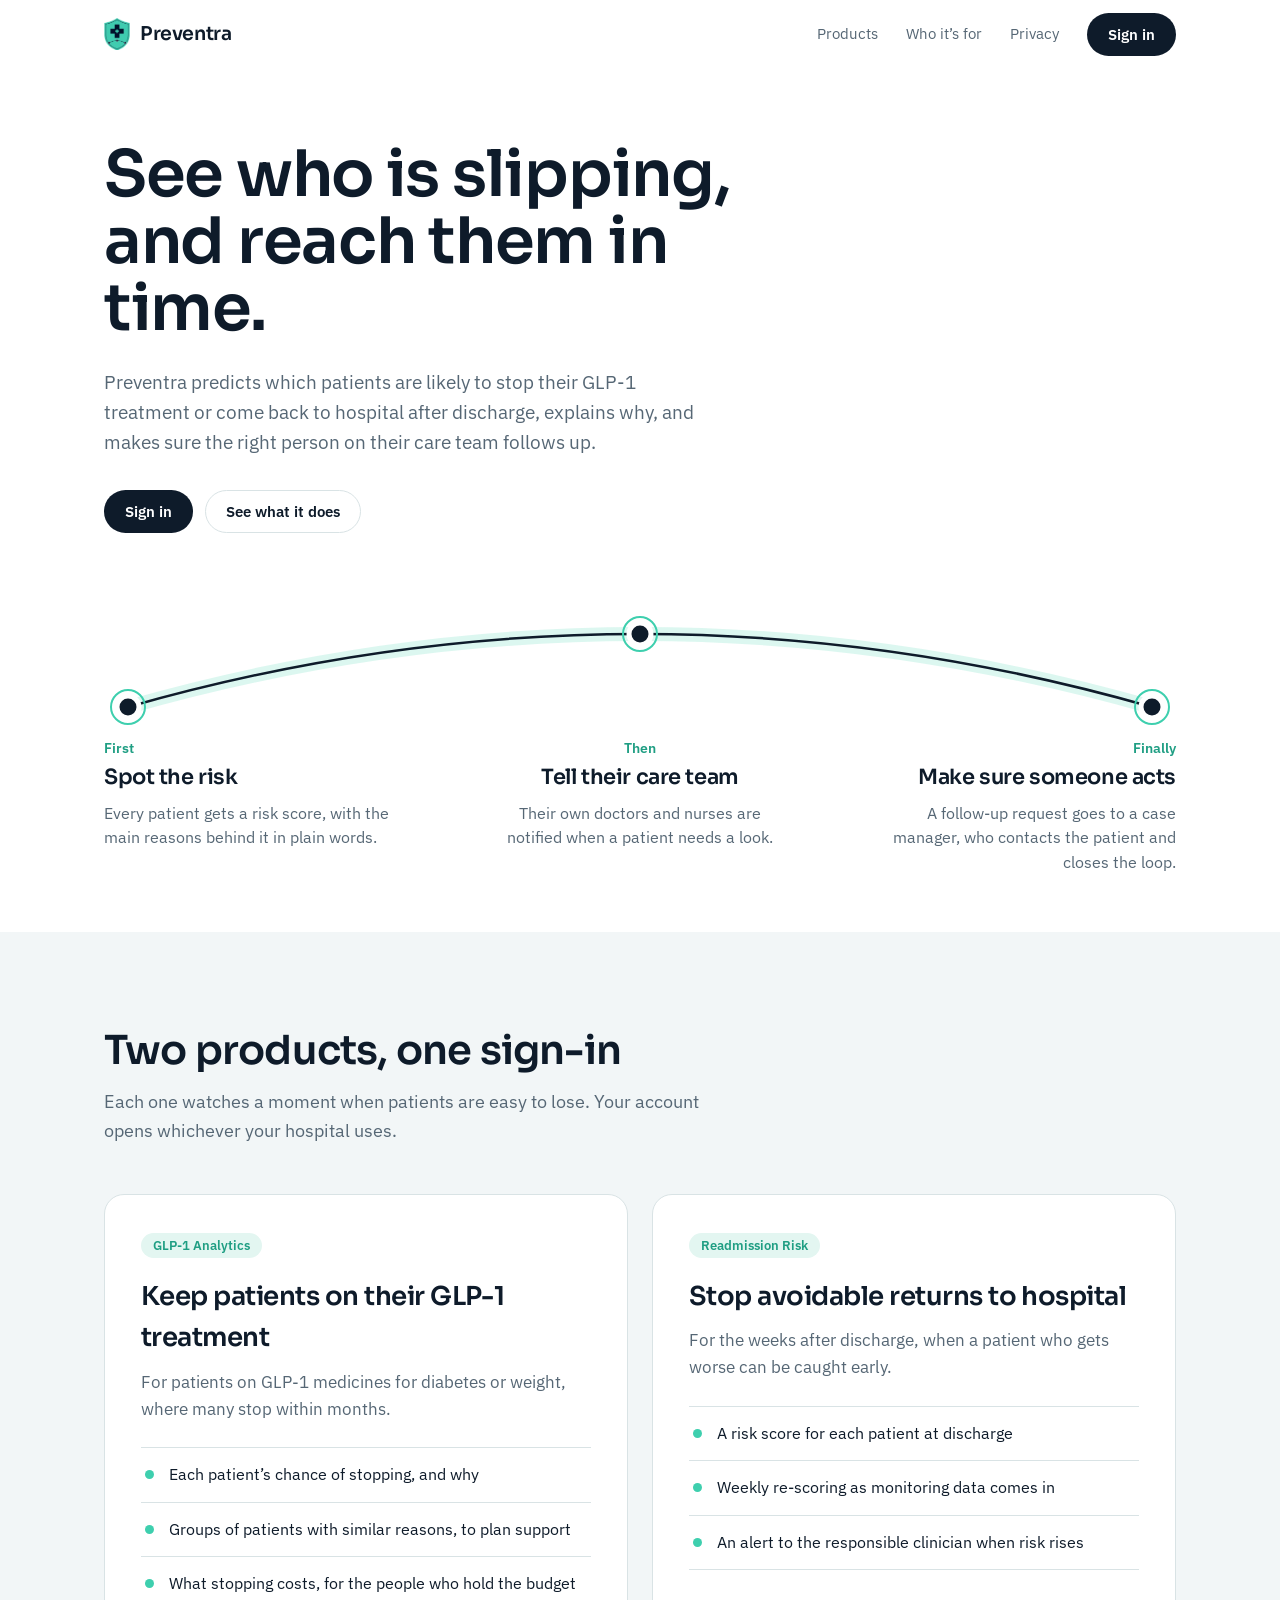
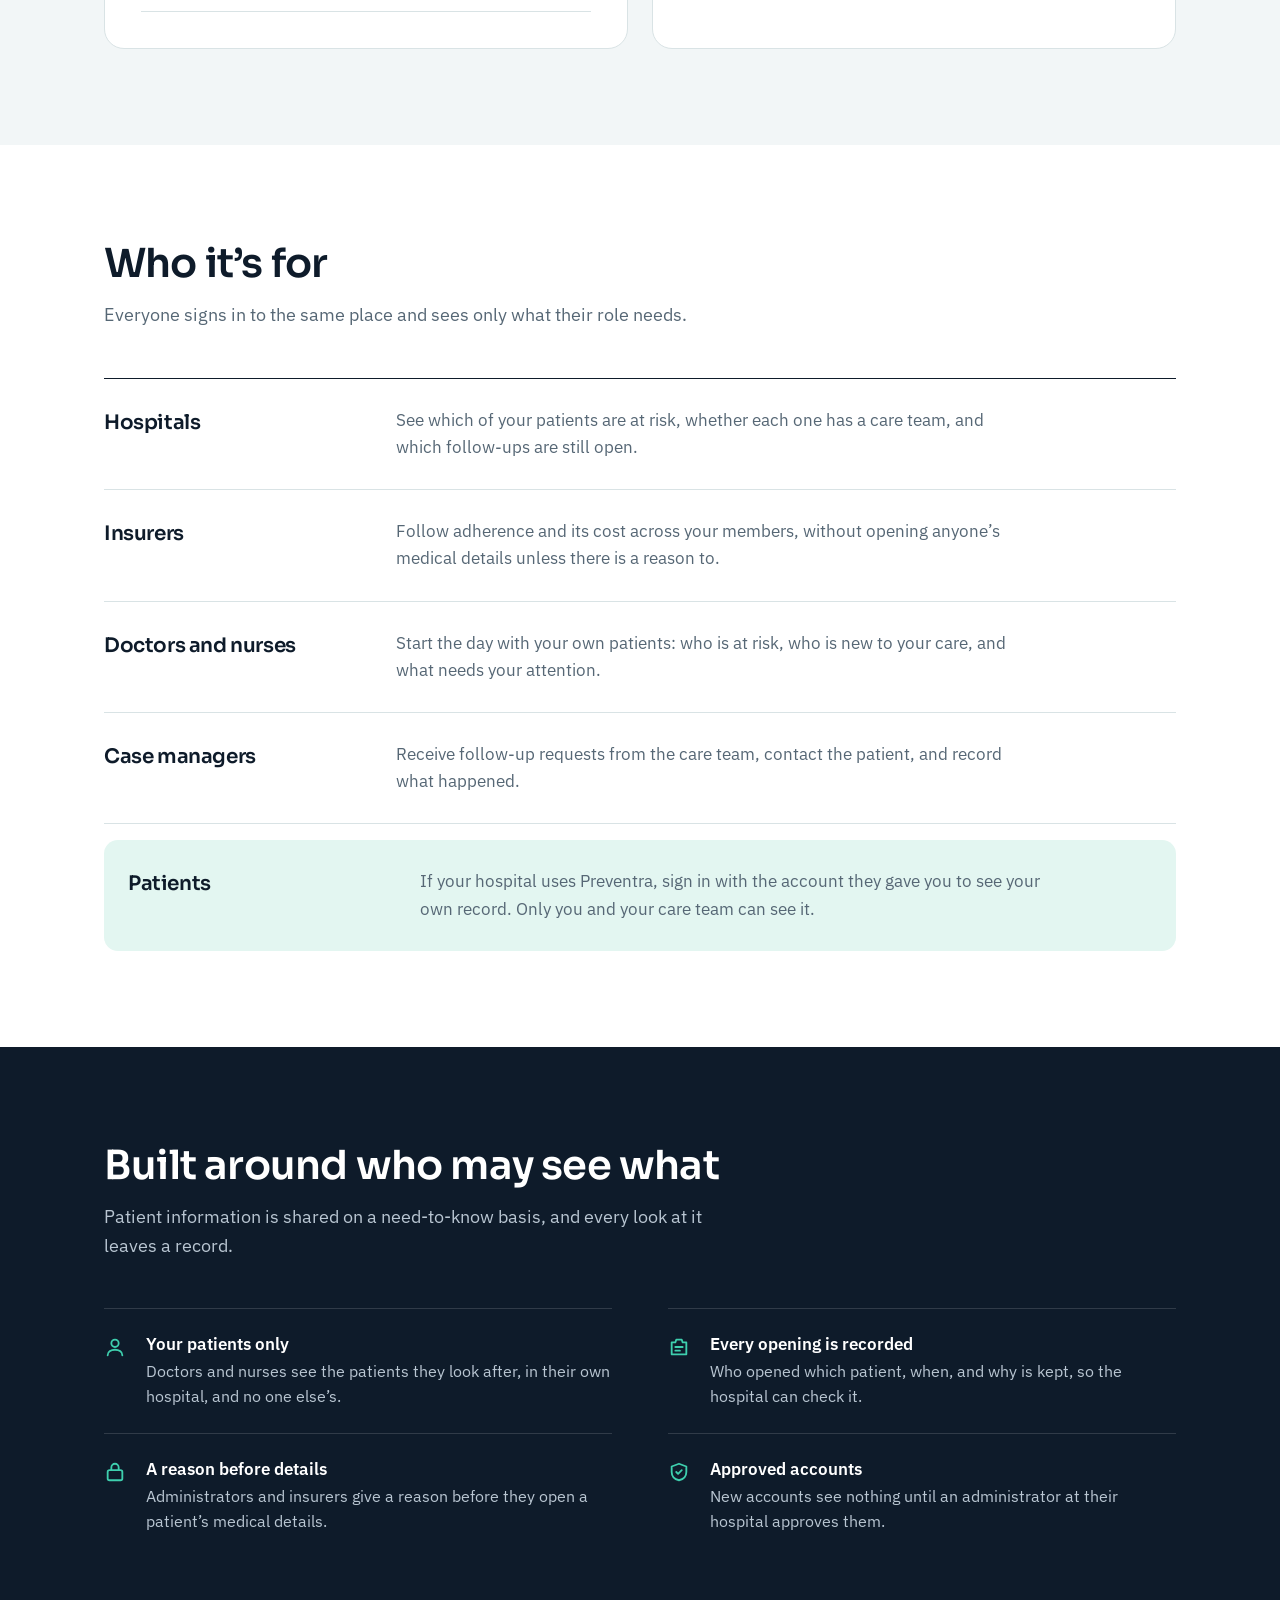
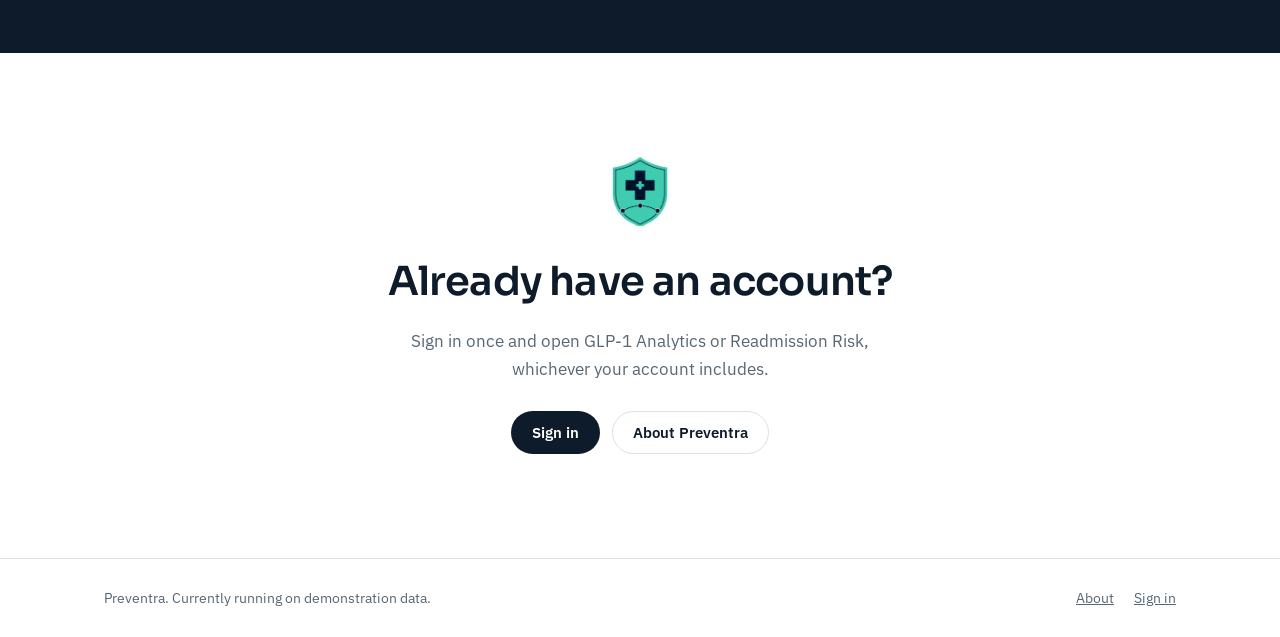
==== Portal/index.html @ fb0606cf "landing page" ====
<!doctype html>
<html lang="en">
<head>
  <meta charset="utf-8">
  <meta name="viewport" content="width=device-width, initial-scale=1">
  <title>Preventra · See who is slipping, and reach them in time</title>
  <meta name="description" content="Preventra predicts which patients are likely to stop GLP-1 treatment or return to hospital after discharge, explains why, and routes each one to the right person on their care team.">
  <link rel="icon" type="image/png" href="logo.png">

  <!--
    The public front door of Preventra. The sign-in page itself is signin.html
    and is unchanged; this page only sends three kinds of visitor straight on
    to it, before anything is drawn:

      #signout=1&chain=...   an app's Sign out relay - both apps send people
                             to this address, so the relay must keep working
      #token=...             a token handed over for testing
      a live portal session  someone already signed in in this tab: their
                             app tiles, not the front page

    The hash is passed on untouched, so signin.html does exactly what it did
    when it lived at this address.
  -->
  <script>
    (function () {
      var hash = window.location.hash || '';
      var forward = /(^|[#&])(signout|token)=/.test(hash);
      if (!forward) {
        try {
          var t = sessionStorage.getItem('portal_token');
          if (t) {
            var part = t.split('.')[1].replace(/-/g, '+').replace(/_/g, '/');
            var claims = JSON.parse(atob(part));
            forward = !!claims.exp && claims.exp * 1000 > Date.now();
          }
        } catch (e) { /* no session, or storage blocked: show the page */ }
      }
      if (forward) window.location.replace('signin.html' + hash);
    })();
  </script>

  <link rel="preconnect" href="https://fonts.googleapis.com">
  <link rel="preconnect" href="https://fonts.gstatic.com" crossorigin>
  <link href="https://fonts.googleapis.com/css2?family=Sora:wght@500;600;700&family=IBM+Plex+Sans:wght@400;500;600&display=swap" rel="stylesheet">

  <style>
    /* Light only, like the sign-in page: the logo is teal and navy on white. */
    :root {
      --teal: #3ecfae;        /* the shield, from the logo */
      --teal-deep: #1f9e83;   /* teal that reads as text on white */
      --teal-wash: #e3f6f1;
      --navy: #0e1b2a;        /* the cross */
      --navy-soft: #1d3046;
      --mist: #f2f6f7;
      --line: #d9e3e5;
      --muted: #566775;
      --white: #ffffff;
      --display: "Sora", system-ui, sans-serif;
      --body: "IBM Plex Sans", system-ui, -apple-system, "Segoe UI", sans-serif;
      --wrap: 1120px;
    }
    * { box-sizing: border-box; }
    html { scroll-behavior: smooth; }
    body {
      margin: 0;
      background: var(--white);
      color: var(--navy);
      font: 17px/1.6 var(--body);
      -webkit-font-smoothing: antialiased;
    }
    img { display: block; max-width: 100%; }
    a { color: inherit; }
    :focus-visible { outline: 3px solid var(--teal); outline-offset: 3px; border-radius: 6px; }
    .wrap { max-width: var(--wrap); margin: 0 auto; padding: 0 24px; }
    h1, h2, h3 { font-family: var(--display); letter-spacing: -0.02em; margin: 0; }
    p { margin: 0; }

    /* ── Top bar ─────────────────────────────────────────── */
    .bar {
      position: sticky; top: 0; z-index: 10;
      background: rgba(255, 255, 255, .92);
      backdrop-filter: saturate(1.4) blur(10px);
      border-bottom: 1px solid transparent;
      transition: border-color .2s;
    }
    .bar.scrolled { border-bottom-color: var(--line); }
    .bar .wrap { display: flex; align-items: center; justify-content: space-between; height: 68px; }
    .brand { display: flex; align-items: center; gap: 10px; text-decoration: none; }
    .brand img { width: 26px; height: auto; }
    .brand span { font: 600 19px var(--display); letter-spacing: -0.02em; }
    .bar nav { display: flex; align-items: center; gap: 28px; font-size: 15px; }
    .bar nav a.plain { text-decoration: none; color: var(--muted); }
    .bar nav a.plain:hover { color: var(--navy); }

    .btn {
      display: inline-flex; align-items: center; justify-content: center;
      font: 600 15px var(--body); text-decoration: none;
      padding: 11px 20px; border-radius: 999px; border: 1.5px solid transparent;
      transition: background .15s, border-color .15s, color .15s;
    }
    .btn-dark { background: var(--navy); color: var(--white); }
    .btn-dark:hover { background: var(--navy-soft); }
    .btn-line { border-color: var(--line); color: var(--navy); }
    .btn-line:hover { border-color: var(--navy); }

    /* ── Hero ────────────────────────────────────────────── */
    .hero { padding: 72px 0 40px; }
    .hero h1 {
      font-size: clamp(38px, 5.6vw, 64px); line-height: 1.05; font-weight: 600;
      max-width: 15ch;
    }
    .hero .lede { margin-top: 24px; font-size: 19px; color: var(--muted); max-width: 54ch; }
    .hero .actions { margin-top: 32px; display: flex; flex-wrap: wrap; gap: 12px; }

    /* The arc from the logo, as the journey Preventra actually runs. */
    .path { margin-top: 56px; position: relative; }
    .path svg { width: 100%; height: auto; overflow: visible; }
    .path .arc { fill: none; stroke: var(--navy); stroke-width: 2.5; stroke-linecap: round; }
    .path .arc-glow { fill: none; stroke: var(--teal); stroke-width: 14; stroke-linecap: round; opacity: .18; }
    .path .node { fill: var(--navy); stroke: var(--white); stroke-width: 5; }
    .path .node-ring { fill: none; stroke: var(--teal); stroke-width: 2; }
    .stops {
      display: grid; grid-template-columns: repeat(3, 1fr); gap: 32px;
      margin-top: -8px; list-style: none; padding: 0;
    }
    .stops li:nth-child(1) { text-align: left; }
    .stops li:nth-child(2) { text-align: center; }
    .stops li:nth-child(3) { text-align: right; }
    .stops .when { font: 600 14px var(--body); color: var(--teal-deep); }
    .stops h3 { font-size: 21px; font-weight: 600; margin-top: 4px; }
    .stops p { color: var(--muted); font-size: 15.5px; margin-top: 6px; }
    .stops li:nth-child(2) p { margin-left: auto; margin-right: auto; }
    .stops li:nth-child(3) p { margin-left: auto; }
    .stops p { max-width: 30ch; }

    @media (prefers-reduced-motion: no-preference) {
      .path .arc { stroke-dasharray: 1400; stroke-dashoffset: 1400; animation: draw 1.6s .2s cubic-bezier(.6,.1,.2,1) forwards; }
      .path .node, .path .node-ring { opacity: 0; transform-box: fill-box; transform-origin: center; animation: pop .5s forwards; }
      .path .n1 { animation-delay: .35s; } .path .n2 { animation-delay: .9s; } .path .n3 { animation-delay: 1.45s; }
      @keyframes draw { to { stroke-dashoffset: 0; } }
      @keyframes pop { from { opacity: 0; transform: scale(.4); } to { opacity: 1; transform: scale(1); } }
    }

    /* ── Sections ────────────────────────────────────────── */
    section { padding: 96px 0; }
    .section-head { max-width: 640px; margin-bottom: 48px; }
    .section-head h2 { font-size: clamp(28px, 3.4vw, 40px); line-height: 1.15; font-weight: 600; }
    .section-head p { margin-top: 14px; color: var(--muted); font-size: 18px; }

    /* Two products, side by side, each with what it watches. */
    .products { background: var(--mist); }
    .product-grid { display: grid; grid-template-columns: 1fr 1fr; gap: 24px; }
    .product {
      background: var(--white); border-radius: 20px; padding: 36px;
      border: 1px solid var(--line);
    }
    .product .tag {
      display: inline-block; font: 600 13px var(--body); color: var(--teal-deep);
      background: var(--teal-wash); padding: 4px 12px; border-radius: 999px;
    }
    .product h3 { font-size: 26px; font-weight: 600; margin-top: 18px; }
    .product > p { color: var(--muted); margin-top: 10px; }
    .product ul { margin: 24px 0 0; padding: 0; list-style: none; border-top: 1px solid var(--line); }
    .product li { padding: 14px 0 14px 28px; border-bottom: 1px solid var(--line); position: relative; font-size: 16px; }
    .product li::before {
      content: ""; position: absolute; left: 4px; top: 22px; width: 9px; height: 9px;
      border-radius: 50%; background: var(--teal);
    }

    /* Who it is for: a plain list, one row per person. */
    .people { display: grid; grid-template-columns: 1fr; border-top: 1.5px solid var(--navy); }
    .person {
      display: grid; grid-template-columns: 260px 1fr; gap: 32px;
      padding: 28px 0; border-bottom: 1px solid var(--line);
    }
    .person h3 { font-size: 20px; font-weight: 600; }
    .person p { color: var(--muted); max-width: 62ch; }
    /* Patients did not choose Preventra; their row says so gently, set apart. */
    .person.patient { background: var(--teal-wash); border: 0; border-radius: 14px; padding: 28px 24px; margin-top: 16px; }

    /* Privacy, on navy: the part a hospital asks about first. */
    .trust { background: var(--navy); color: var(--white); }
    .trust .section-head p { color: #b9c6d2; }
    .rules { display: grid; grid-template-columns: repeat(2, 1fr); gap: 0 56px; }
    .rule { padding: 24px 0; border-top: 1px solid rgba(255,255,255,.14); display: grid; grid-template-columns: 28px 1fr; gap: 14px; }
    .rule svg { margin-top: 3px; }
    .rule h3 { font: 600 17px var(--body); letter-spacing: 0; }
    .rule p { color: #b9c6d2; font-size: 15.5px; margin-top: 4px; }

    /* Closing */
    .close { text-align: center; padding: 104px 0; }
    .close img { width: 56px; margin: 0 auto 24px; }
    .close h2 { font-size: clamp(28px, 3.4vw, 40px); font-weight: 600; }
    .close p { color: var(--muted); margin: 14px auto 0; max-width: 48ch; }
    .close .actions { margin-top: 28px; display: flex; justify-content: center; flex-wrap: wrap; gap: 12px; }

    footer { border-top: 1px solid var(--line); padding: 28px 0; font-size: 14px; color: var(--muted); }
    footer .wrap { display: flex; flex-wrap: wrap; justify-content: space-between; gap: 12px; }
    footer a { color: var(--muted); }
    footer a:hover { color: var(--navy); }
    footer nav { display: flex; gap: 20px; }

    /* ── Small screens ───────────────────────────────────── */
    @media (max-width: 860px) {
      .product-grid, .rules { grid-template-columns: 1fr; }
      .person { grid-template-columns: 1fr; gap: 6px; }
    }
    @media (max-width: 680px) {
      body { font-size: 16px; }
      .bar nav a.plain { display: none; }
      .hero { padding-top: 48px; }
      .path svg { display: none; }
      .stops { grid-template-columns: 1fr; gap: 0; margin-top: 40px; border-left: 2px solid var(--navy); padding-left: 24px; }
      .stops li, .stops li:nth-child(2), .stops li:nth-child(3) { text-align: left; position: relative; padding: 0 0 28px; }
      .stops li::before {
        content: ""; position: absolute; left: -33px; top: 2px; width: 16px; height: 16px; border-radius: 50%;
        background: var(--navy); box-shadow: 0 0 0 4px var(--white), 0 0 0 6px var(--teal);
      }
      .stops li p, .stops li:nth-child(2) p, .stops li:nth-child(3) p { margin-left: 0; }
      section { padding: 72px 0; }
      .product { padding: 28px 24px; }
    }
  </style>
</head>
<body>
  <header class="bar" id="bar">
    <div class="wrap">
      <a class="brand" href="./" aria-label="Preventra home">
        <img src="mark.png" alt="" width="26" height="32">
        <span>Preventra</span>
      </a>
      <nav aria-label="Main">
        <a class="plain" href="#products">Products</a>
        <a class="plain" href="#who">Who it’s for</a>
        <a class="plain" href="#privacy">Privacy</a>
        <a class="btn btn-dark" href="signin.html">Sign in</a>
      </nav>
    </div>
  </header>

  <main>
    <div class="hero">
      <div class="wrap">
        <h1>See who is slipping, and reach them in time.</h1>
        <p class="lede">
          Preventra predicts which patients are likely to stop their GLP-1 treatment or come back
          to hospital after discharge, explains why, and makes sure the right person on their care
          team follows up.
        </p>
        <div class="actions">
          <a class="btn btn-dark" href="signin.html">Sign in</a>
          <a class="btn btn-line" href="#products">See what it does</a>
        </div>

        <div class="path" aria-label="How Preventra works, in three steps">
          <svg viewBox="0 0 1072 150" role="presentation" aria-hidden="true">
            <path class="arc-glow" d="M 24 118 Q 536 -28 1048 118" />
            <path class="arc" d="M 24 118 Q 536 -28 1048 118" />
            <circle class="node-ring n1" cx="24" cy="118" r="17" />
            <circle class="node n1" cx="24" cy="118" r="11" />
            <circle class="node-ring n2" cx="536" cy="45" r="17" />
            <circle class="node n2" cx="536" cy="45" r="11" />
            <circle class="node-ring n3" cx="1048" cy="118" r="17" />
            <circle class="node n3" cx="1048" cy="118" r="11" />
          </svg>
          <ol class="stops">
            <li>
              <div class="when">First</div>
              <h3>Spot the risk</h3>
              <p>Every patient gets a risk score, with the main reasons behind it in plain words.</p>
            </li>
            <li>
              <div class="when">Then</div>
              <h3>Tell their care team</h3>
              <p>Their own doctors and nurses are notified when a patient needs a look.</p>
            </li>
            <li>
              <div class="when">Finally</div>
              <h3>Make sure someone acts</h3>
              <p>A follow-up request goes to a case manager, who contacts the patient and closes the loop.</p>
            </li>
          </ol>
        </div>
      </div>
    </div>

    <section class="products" id="products">
      <div class="wrap">
        <div class="section-head">
          <h2>Two products, one sign-in</h2>
          <p>Each one watches a moment when patients are easy to lose. Your account opens whichever your hospital uses.</p>
        </div>
        <div class="product-grid">
          <article class="product">
            <span class="tag">GLP-1 Analytics</span>
            <h3>Keep patients on their GLP-1 treatment</h3>
            <p>For patients on GLP-1 medicines for diabetes or weight, where many stop within months.</p>
            <ul>
              <li>Each patient’s chance of stopping, and why</li>
              <li>Groups of patients with similar reasons, to plan support</li>
              <li>What stopping costs, for the people who hold the budget</li>
            </ul>
          </article>
          <article class="product">
            <span class="tag">Readmission Risk</span>
            <h3>Stop avoidable returns to hospital</h3>
            <p>For the weeks after discharge, when a patient who gets worse can be caught early.</p>
            <ul>
              <li>A risk score for each patient at discharge</li>
              <li>Weekly re-scoring as monitoring data comes in</li>
              <li>An alert to the responsible clinician when risk rises</li>
            </ul>
          </article>
        </div>
      </div>
    </section>

    <section id="who">
      <div class="wrap">
        <div class="section-head">
          <h2>Who it’s for</h2>
          <p>Everyone signs in to the same place and sees only what their role needs.</p>
        </div>
        <div class="people">
          <div class="person">
            <h3>Hospitals</h3>
            <p>See which of your patients are at risk, whether each one has a care team, and which follow-ups are still open.</p>
          </div>
          <div class="person">
            <h3>Insurers</h3>
            <p>Follow adherence and its cost across your members, without opening anyone’s medical details unless there is a reason to.</p>
          </div>
          <div class="person">
            <h3>Doctors and nurses</h3>
            <p>Start the day with your own patients: who is at risk, who is new to your care, and what needs your attention.</p>
          </div>
          <div class="person">
            <h3>Case managers</h3>
            <p>Receive follow-up requests from the care team, contact the patient, and record what happened.</p>
          </div>
          <div class="person patient">
            <h3>Patients</h3>
            <p>If your hospital uses Preventra, sign in with the account they gave you to see your own record. Only you and your care team can see it.</p>
          </div>
        </div>
      </div>
    </section>

    <section class="trust" id="privacy">
      <div class="wrap">
        <div class="section-head">
          <h2>Built around who may see what</h2>
          <p>Patient information is shared on a need-to-know basis, and every look at it leaves a record.</p>
        </div>
        <div class="rules">
          <div class="rule">
            <svg width="22" height="22" viewBox="0 0 24 24" fill="none" stroke="#3ecfae" stroke-width="2" stroke-linecap="round" stroke-linejoin="round" aria-hidden="true"><circle cx="12" cy="8" r="4"/><path d="M4 21c0-4 4-6 8-6s8 2 8 6"/></svg>
            <div><h3>Your patients only</h3><p>Doctors and nurses see the patients they look after, in their own hospital, and no one else’s.</p></div>
          </div>
          <div class="rule">
            <svg width="22" height="22" viewBox="0 0 24 24" fill="none" stroke="#3ecfae" stroke-width="2" stroke-linecap="round" stroke-linejoin="round" aria-hidden="true"><path d="M9 4h6l1 3h4v13H4V7h4z"/><path d="M8 12h8M8 16h5"/></svg>
            <div><h3>Every opening is recorded</h3><p>Who opened which patient, when, and why is kept, so the hospital can check it.</p></div>
          </div>
          <div class="rule">
            <svg width="22" height="22" viewBox="0 0 24 24" fill="none" stroke="#3ecfae" stroke-width="2" stroke-linecap="round" stroke-linejoin="round" aria-hidden="true"><rect x="4" y="10" width="16" height="11" rx="2"/><path d="M8 10V7a4 4 0 0 1 8 0v3"/></svg>
            <div><h3>A reason before details</h3><p>Administrators and insurers give a reason before they open a patient’s medical details.</p></div>
          </div>
          <div class="rule">
            <svg width="22" height="22" viewBox="0 0 24 24" fill="none" stroke="#3ecfae" stroke-width="2" stroke-linecap="round" stroke-linejoin="round" aria-hidden="true"><path d="M12 3l8 3v6c0 5-3.5 8-8 9-4.5-1-8-4-8-9V6z"/><path d="M9 12l2 2 4-4"/></svg>
            <div><h3>Approved accounts</h3><p>New accounts see nothing until an administrator at their hospital approves them.</p></div>
          </div>
        </div>
      </div>
    </section>

    <div class="close">
      <div class="wrap">
        <img src="mark.png" alt="" width="56" height="69">
        <h2>Already have an account?</h2>
        <p>Sign in once and open GLP-1 Analytics or Readmission Risk, whichever your account includes.</p>
        <div class="actions">
          <a class="btn btn-dark" href="signin.html">Sign in</a>
          <a class="btn btn-line" href="about.html">About Preventra</a>
        </div>
      </div>
    </div>
  </main>

  <footer>
    <div class="wrap">
      <span>Preventra. Currently running on demonstration data.</span>
      <nav aria-label="Footer">
        <a href="about.html">About</a>
        <a href="signin.html">Sign in</a>
      </nav>
    </div>
  </footer>

  <script>
    // A hairline under the top bar once the page has scrolled.
    var bar = document.getElementById('bar');
    var onScroll = function () { bar.classList.toggle('scrolled', window.scrollY > 8); };
    window.addEventListener('scroll', onScroll, { passive: true });
    onScroll();
  </script>
</body>
</html>
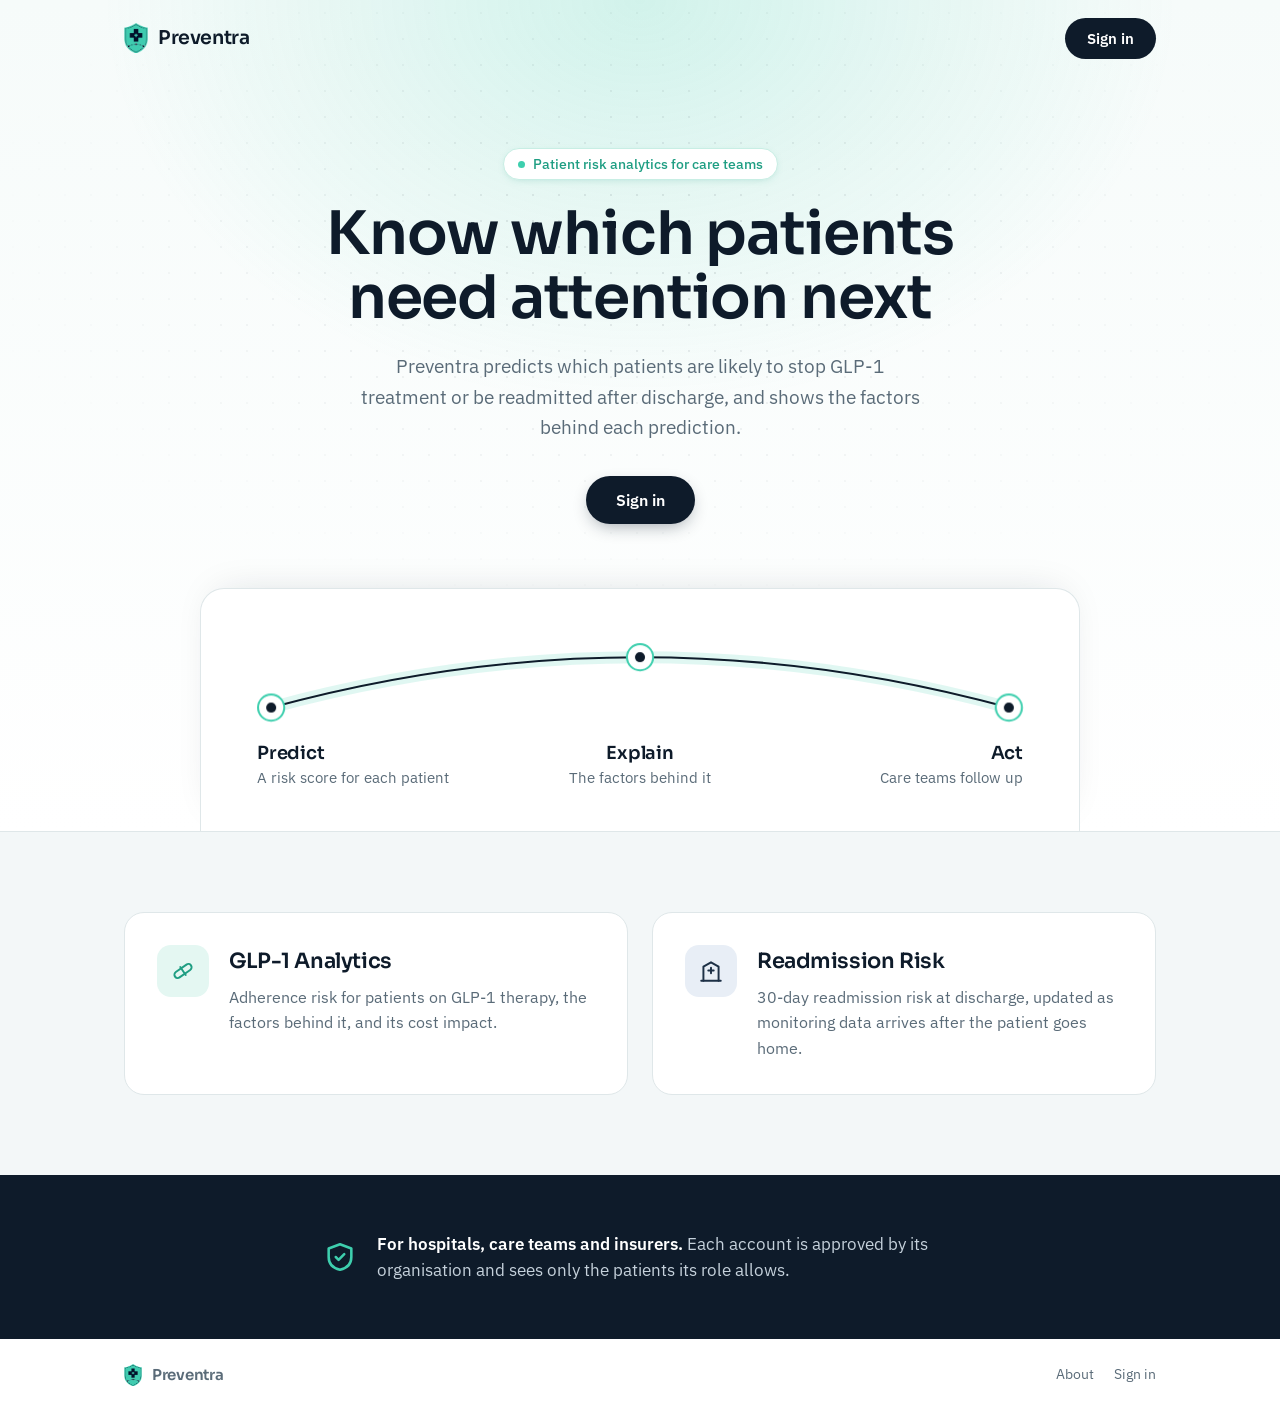
==== commit ff9e2288: "landing" ====
--- a/Portal/index.html
+++ b/Portal/index.html
@@ -3,8 +3,8 @@
 <head>
   <meta charset="utf-8">
   <meta name="viewport" content="width=device-width, initial-scale=1">
-  <title>Preventra · See who is slipping, and reach them in time</title>
-  <meta name="description" content="Preventra predicts which patients are likely to stop GLP-1 treatment or return to hospital after discharge, explains why, and routes each one to the right person on their care team.">
+  <title>Preventra · Patient risk analytics for care teams</title>
+  <meta name="description" content="Preventra predicts which patients are likely to stop GLP-1 treatment or be readmitted after discharge, and shows the factors behind each prediction.">
   <link rel="icon" type="image/png" href="logo.png">
 
   <!--
@@ -44,364 +44,208 @@
   <link href="https://fonts.googleapis.com/css2?family=Sora:wght@500;600;700&family=IBM+Plex+Sans:wght@400;500;600&display=swap" rel="stylesheet">
 
   <style>
-    /* Light only, like the sign-in page: the logo is teal and navy on white. */
     :root {
-      --teal: #3ecfae;        /* the shield, from the logo */
-      --teal-deep: #1f9e83;   /* teal that reads as text on white */
-      --teal-wash: #e3f6f1;
-      --navy: #0e1b2a;        /* the cross */
+      --teal: #3ecfae;
+      --teal-deep: #1f9e83;
+      --teal-wash: #e4f7f2;
+      --navy: #0e1b2a;
       --navy-soft: #1d3046;
-      --mist: #f2f6f7;
-      --line: #d9e3e5;
-      --muted: #566775;
+      --mist: #f3f7f8;
+      --line: #dfe7e9;
+      --muted: #5a6b78;
       --white: #ffffff;
       --display: "Sora", system-ui, sans-serif;
       --body: "IBM Plex Sans", system-ui, -apple-system, "Segoe UI", sans-serif;
-      --wrap: 1120px;
     }
     * { box-sizing: border-box; }
-    html { scroll-behavior: smooth; }
-    body {
-      margin: 0;
-      background: var(--white);
-      color: var(--navy);
-      font: 17px/1.6 var(--body);
-      -webkit-font-smoothing: antialiased;
-    }
-    img { display: block; max-width: 100%; }
+    body { margin: 0; background: var(--white); color: var(--navy); font: 17px/1.6 var(--body); -webkit-font-smoothing: antialiased; }
     a { color: inherit; }
     :focus-visible { outline: 3px solid var(--teal); outline-offset: 3px; border-radius: 6px; }
-    .wrap { max-width: var(--wrap); margin: 0 auto; padding: 0 24px; }
-    h1, h2, h3 { font-family: var(--display); letter-spacing: -0.02em; margin: 0; }
+    .wrap { max-width: 1080px; margin: 0 auto; padding: 0 24px; }
+    h1, h2, h3 { font-family: var(--display); letter-spacing: -0.02em; margin: 0; font-weight: 600; }
     p { margin: 0; }
 
-    /* ── Top bar ─────────────────────────────────────────── */
-    .bar {
-      position: sticky; top: 0; z-index: 10;
-      background: rgba(255, 255, 255, .92);
-      backdrop-filter: saturate(1.4) blur(10px);
-      border-bottom: 1px solid transparent;
-      transition: border-color .2s;
-    }
-    .bar.scrolled { border-bottom-color: var(--line); }
-    .bar .wrap { display: flex; align-items: center; justify-content: space-between; height: 68px; }
+    /* ── Top: a soft teal wash with the logo's dots, faint, behind the hero ── */
+    .top {
+      position: relative; overflow: hidden;
+      background:
+        radial-gradient(60% 70% at 50% 0%, rgba(62, 207, 174, .20), transparent 70%),
+        linear-gradient(180deg, #f6fbfa 0%, var(--white) 100%);
+    }
+    .top::before {
+      content: ""; position: absolute; inset: 0; pointer-events: none;
+      background-image: radial-gradient(rgba(14, 27, 42, .10) 1.2px, transparent 1.2px);
+      background-size: 26px 26px;
+      -webkit-mask-image: radial-gradient(70% 60% at 50% 30%, #000 0%, transparent 75%);
+              mask-image: radial-gradient(70% 60% at 50% 30%, #000 0%, transparent 75%);
+    }
+    .top > * { position: relative; }
+
+    .bar .wrap { display: flex; align-items: center; justify-content: space-between; height: 76px; }
     .brand { display: flex; align-items: center; gap: 10px; text-decoration: none; }
-    .brand img { width: 26px; height: auto; }
+    .brand img { width: 24px; height: auto; display: block; }
     .brand span { font: 600 19px var(--display); letter-spacing: -0.02em; }
-    .bar nav { display: flex; align-items: center; gap: 28px; font-size: 15px; }
-    .bar nav a.plain { text-decoration: none; color: var(--muted); }
-    .bar nav a.plain:hover { color: var(--navy); }
-
     .btn {
-      display: inline-flex; align-items: center; justify-content: center;
-      font: 600 15px var(--body); text-decoration: none;
-      padding: 11px 20px; border-radius: 999px; border: 1.5px solid transparent;
-      transition: background .15s, border-color .15s, color .15s;
-    }
-    .btn-dark { background: var(--navy); color: var(--white); }
-    .btn-dark:hover { background: var(--navy-soft); }
-    .btn-line { border-color: var(--line); color: var(--navy); }
-    .btn-line:hover { border-color: var(--navy); }
-
-    /* ── Hero ────────────────────────────────────────────── */
-    .hero { padding: 72px 0 40px; }
-    .hero h1 {
-      font-size: clamp(38px, 5.6vw, 64px); line-height: 1.05; font-weight: 600;
-      max-width: 15ch;
-    }
-    .hero .lede { margin-top: 24px; font-size: 19px; color: var(--muted); max-width: 54ch; }
-    .hero .actions { margin-top: 32px; display: flex; flex-wrap: wrap; gap: 12px; }
-
-    /* The arc from the logo, as the journey Preventra actually runs. */
-    .path { margin-top: 56px; position: relative; }
-    .path svg { width: 100%; height: auto; overflow: visible; }
-    .path .arc { fill: none; stroke: var(--navy); stroke-width: 2.5; stroke-linecap: round; }
-    .path .arc-glow { fill: none; stroke: var(--teal); stroke-width: 14; stroke-linecap: round; opacity: .18; }
-    .path .node { fill: var(--navy); stroke: var(--white); stroke-width: 5; }
-    .path .node-ring { fill: none; stroke: var(--teal); stroke-width: 2; }
-    .stops {
-      display: grid; grid-template-columns: repeat(3, 1fr); gap: 32px;
-      margin-top: -8px; list-style: none; padding: 0;
-    }
-    .stops li:nth-child(1) { text-align: left; }
-    .stops li:nth-child(2) { text-align: center; }
-    .stops li:nth-child(3) { text-align: right; }
-    .stops .when { font: 600 14px var(--body); color: var(--teal-deep); }
-    .stops h3 { font-size: 21px; font-weight: 600; margin-top: 4px; }
-    .stops p { color: var(--muted); font-size: 15.5px; margin-top: 6px; }
-    .stops li:nth-child(2) p { margin-left: auto; margin-right: auto; }
-    .stops li:nth-child(3) p { margin-left: auto; }
-    .stops p { max-width: 30ch; }
-
+      display: inline-flex; align-items: center; font: 600 15px var(--body); text-decoration: none;
+      padding: 11px 22px; border-radius: 999px; background: var(--navy); color: var(--white);
+      box-shadow: 0 6px 18px -6px rgba(14, 27, 42, .45);
+      transition: background .15s, transform .15s;
+    }
+    .btn:hover { background: var(--navy-soft); transform: translateY(-1px); }
+    .btn-big { padding: 14px 30px; font-size: 16px; }
+    .bar .btn { box-shadow: none; }
+
+    .hero { padding: 72px 0 0; text-align: center; }
+    .pill {
+      display: inline-flex; align-items: center; gap: 8px; font: 500 14px var(--body); color: var(--teal-deep);
+      background: var(--white); border: 1px solid #c8eee4; padding: 6px 14px; border-radius: 999px;
+      box-shadow: 0 2px 8px -4px rgba(31, 158, 131, .35);
+    }
+    .pill i { width: 7px; height: 7px; border-radius: 50%; background: var(--teal); }
+    .hero h1 { font-size: clamp(38px, 5.4vw, 60px); line-height: 1.06; max-width: 17ch; margin: 22px auto 0; }
+    .hero .lede { margin: 22px auto 0; font-size: 19px; color: var(--muted); max-width: 52ch; }
+    .hero .btn { margin-top: 34px; }
+
+    /* The arc from the logo, on a raised panel, as the three steps. */
+    .panel {
+      margin: 64px auto 0; max-width: 880px; background: var(--white);
+      border: 1px solid var(--line); border-bottom: 0; border-radius: 24px 24px 0 0;
+      padding: 44px 56px 40px;
+      box-shadow: 0 -10px 40px -20px rgba(14, 27, 42, .18);
+    }
+    .panel svg { width: 100%; height: auto; overflow: visible; display: block; }
+    .panel .arc-glow { fill: none; stroke: var(--teal); stroke-width: 12; stroke-linecap: round; opacity: .16; }
+    .panel .arc { fill: none; stroke: var(--navy); stroke-width: 2; stroke-linecap: round; }
+    .panel .node { fill: var(--navy); stroke: var(--white); stroke-width: 4; }
+    .panel .ring { fill: var(--white); stroke: var(--teal); stroke-width: 2; }
+    .steps { display: grid; grid-template-columns: repeat(3, 1fr); list-style: none; padding: 0; margin: 18px 0 0; }
+    .steps li:first-child { text-align: left; } .steps li:last-child { text-align: right; }
+    .steps b { display: block; font: 600 18px var(--display); letter-spacing: -0.01em; }
+    .steps span { color: var(--muted); font-size: 15px; }
     @media (prefers-reduced-motion: no-preference) {
-      .path .arc { stroke-dasharray: 1400; stroke-dashoffset: 1400; animation: draw 1.6s .2s cubic-bezier(.6,.1,.2,1) forwards; }
-      .path .node, .path .node-ring { opacity: 0; transform-box: fill-box; transform-origin: center; animation: pop .5s forwards; }
-      .path .n1 { animation-delay: .35s; } .path .n2 { animation-delay: .9s; } .path .n3 { animation-delay: 1.45s; }
+      .panel .arc { stroke-dasharray: 900; stroke-dashoffset: 900; animation: draw 1.4s .2s ease-out forwards; }
+      .panel .node, .panel .ring { opacity: 0; animation: fade .4s forwards; }
+      .panel .n1 { animation-delay: .3s; } .panel .n2 { animation-delay: .8s; } .panel .n3 { animation-delay: 1.3s; }
       @keyframes draw { to { stroke-dashoffset: 0; } }
-      @keyframes pop { from { opacity: 0; transform: scale(.4); } to { opacity: 1; transform: scale(1); } }
-    }
-
-    /* ── Sections ────────────────────────────────────────── */
-    section { padding: 96px 0; }
-    .section-head { max-width: 640px; margin-bottom: 48px; }
-    .section-head h2 { font-size: clamp(28px, 3.4vw, 40px); line-height: 1.15; font-weight: 600; }
-    .section-head p { margin-top: 14px; color: var(--muted); font-size: 18px; }
-
-    /* Two products, side by side, each with what it watches. */
-    .products { background: var(--mist); }
-    .product-grid { display: grid; grid-template-columns: 1fr 1fr; gap: 24px; }
+      @keyframes fade { to { opacity: 1; } }
+    }
+
+    /* ── The two products ── */
+    .products { background: var(--mist); border-top: 1px solid var(--line); padding: 80px 0; }
+    .products .wrap { display: grid; grid-template-columns: 1fr 1fr; gap: 24px; }
     .product {
-      background: var(--white); border-radius: 20px; padding: 36px;
-      border: 1px solid var(--line);
-    }
-    .product .tag {
-      display: inline-block; font: 600 13px var(--body); color: var(--teal-deep);
-      background: var(--teal-wash); padding: 4px 12px; border-radius: 999px;
-    }
-    .product h3 { font-size: 26px; font-weight: 600; margin-top: 18px; }
-    .product > p { color: var(--muted); margin-top: 10px; }
-    .product ul { margin: 24px 0 0; padding: 0; list-style: none; border-top: 1px solid var(--line); }
-    .product li { padding: 14px 0 14px 28px; border-bottom: 1px solid var(--line); position: relative; font-size: 16px; }
-    .product li::before {
-      content: ""; position: absolute; left: 4px; top: 22px; width: 9px; height: 9px;
-      border-radius: 50%; background: var(--teal);
-    }
-
-    /* Who it is for: a plain list, one row per person. */
-    .people { display: grid; grid-template-columns: 1fr; border-top: 1.5px solid var(--navy); }
-    .person {
-      display: grid; grid-template-columns: 260px 1fr; gap: 32px;
-      padding: 28px 0; border-bottom: 1px solid var(--line);
-    }
-    .person h3 { font-size: 20px; font-weight: 600; }
-    .person p { color: var(--muted); max-width: 62ch; }
-    /* Patients did not choose Preventra; their row says so gently, set apart. */
-    .person.patient { background: var(--teal-wash); border: 0; border-radius: 14px; padding: 28px 24px; margin-top: 16px; }
-
-    /* Privacy, on navy: the part a hospital asks about first. */
-    .trust { background: var(--navy); color: var(--white); }
-    .trust .section-head p { color: #b9c6d2; }
-    .rules { display: grid; grid-template-columns: repeat(2, 1fr); gap: 0 56px; }
-    .rule { padding: 24px 0; border-top: 1px solid rgba(255,255,255,.14); display: grid; grid-template-columns: 28px 1fr; gap: 14px; }
-    .rule svg { margin-top: 3px; }
-    .rule h3 { font: 600 17px var(--body); letter-spacing: 0; }
-    .rule p { color: #b9c6d2; font-size: 15.5px; margin-top: 4px; }
-
-    /* Closing */
-    .close { text-align: center; padding: 104px 0; }
-    .close img { width: 56px; margin: 0 auto 24px; }
-    .close h2 { font-size: clamp(28px, 3.4vw, 40px); font-weight: 600; }
-    .close p { color: var(--muted); margin: 14px auto 0; max-width: 48ch; }
-    .close .actions { margin-top: 28px; display: flex; justify-content: center; flex-wrap: wrap; gap: 12px; }
-
-    footer { border-top: 1px solid var(--line); padding: 28px 0; font-size: 14px; color: var(--muted); }
-    footer .wrap { display: flex; flex-wrap: wrap; justify-content: space-between; gap: 12px; }
-    footer a { color: var(--muted); }
-    footer a:hover { color: var(--navy); }
+      background: var(--white); border: 1px solid var(--line); border-radius: 20px; padding: 32px;
+      display: grid; grid-template-columns: 52px 1fr; gap: 20px; align-items: start;
+    }
+    .icon { width: 52px; height: 52px; border-radius: 14px; display: grid; place-items: center; }
+    .icon.glp { background: var(--teal-wash); }
+    .icon.readm { background: #e8eef6; }
+    .product h2 { font-size: 21px; }
+    .product p { color: var(--muted); margin-top: 6px; font-size: 16px; }
+
+    /* ── Access, on navy ── */
+    .access { background: var(--navy); color: var(--white); padding: 56px 0; }
+    .access .wrap { display: flex; align-items: center; justify-content: center; gap: 20px; text-align: left; }
+    .access p { max-width: 58ch; color: #c5d1db; font-size: 16.5px; }
+    .access b { color: var(--white); font-weight: 600; }
+
+    footer { padding: 24px 0; font-size: 14px; color: var(--muted); }
+    footer .wrap { display: flex; flex-wrap: wrap; justify-content: space-between; align-items: center; gap: 12px; }
+    footer .brand img { width: 18px; }
+    footer .brand span { font-size: 15px; }
     footer nav { display: flex; gap: 20px; }
-
-    /* ── Small screens ───────────────────────────────────── */
-    @media (max-width: 860px) {
-      .product-grid, .rules { grid-template-columns: 1fr; }
-      .person { grid-template-columns: 1fr; gap: 6px; }
-    }
-    @media (max-width: 680px) {
+    footer a { color: var(--muted); text-decoration: none; }
+    footer nav a:hover { color: var(--navy); }
+
+    @media (max-width: 760px) {
       body { font-size: 16px; }
-      .bar nav a.plain { display: none; }
       .hero { padding-top: 48px; }
-      .path svg { display: none; }
-      .stops { grid-template-columns: 1fr; gap: 0; margin-top: 40px; border-left: 2px solid var(--navy); padding-left: 24px; }
-      .stops li, .stops li:nth-child(2), .stops li:nth-child(3) { text-align: left; position: relative; padding: 0 0 28px; }
-      .stops li::before {
-        content: ""; position: absolute; left: -33px; top: 2px; width: 16px; height: 16px; border-radius: 50%;
-        background: var(--navy); box-shadow: 0 0 0 4px var(--white), 0 0 0 6px var(--teal);
-      }
-      .stops li p, .stops li:nth-child(2) p, .stops li:nth-child(3) p { margin-left: 0; }
-      section { padding: 72px 0; }
-      .product { padding: 28px 24px; }
+      .panel { padding: 28px 20px 24px; margin-top: 48px; }
+      .steps span { display: none; }
+      .products { padding: 56px 0; }
+      .products .wrap { grid-template-columns: 1fr; }
+      .product { padding: 24px; }
+      .access .wrap { flex-direction: column; text-align: center; }
     }
   </style>
 </head>
 <body>
-  <header class="bar" id="bar">
-    <div class="wrap">
-      <a class="brand" href="./" aria-label="Preventra home">
-        <img src="mark.png" alt="" width="26" height="32">
-        <span>Preventra</span>
-      </a>
-      <nav aria-label="Main">
-        <a class="plain" href="#products">Products</a>
-        <a class="plain" href="#who">Who it’s for</a>
-        <a class="plain" href="#privacy">Privacy</a>
-        <a class="btn btn-dark" href="signin.html">Sign in</a>
-      </nav>
-    </div>
-  </header>
-
-  <main>
+  <div class="top">
+    <header class="bar">
+      <div class="wrap">
+        <a class="brand" href="./" aria-label="Preventra home">
+          <img src="mark.png" alt="" width="24" height="30">
+          <span>Preventra</span>
+        </a>
+        <a class="btn" href="signin.html">Sign in</a>
+      </div>
+    </header>
+
     <div class="hero">
       <div class="wrap">
-        <h1>See who is slipping, and reach them in time.</h1>
+        <span class="pill"><i></i>Patient risk analytics for care teams</span>
+        <h1>Know which patients need attention next</h1>
         <p class="lede">
-          Preventra predicts which patients are likely to stop their GLP-1 treatment or come back
-          to hospital after discharge, explains why, and makes sure the right person on their care
-          team follows up.
+          Preventra predicts which patients are likely to stop GLP-1 treatment or be readmitted
+          after discharge, and shows the factors behind each prediction.
         </p>
-        <div class="actions">
-          <a class="btn btn-dark" href="signin.html">Sign in</a>
-          <a class="btn btn-line" href="#products">See what it does</a>
-        </div>
-
-        <div class="path" aria-label="How Preventra works, in three steps">
-          <svg viewBox="0 0 1072 150" role="presentation" aria-hidden="true">
-            <path class="arc-glow" d="M 24 118 Q 536 -28 1048 118" />
-            <path class="arc" d="M 24 118 Q 536 -28 1048 118" />
-            <circle class="node-ring n1" cx="24" cy="118" r="17" />
-            <circle class="node n1" cx="24" cy="118" r="11" />
-            <circle class="node-ring n2" cx="536" cy="45" r="17" />
-            <circle class="node n2" cx="536" cy="45" r="11" />
-            <circle class="node-ring n3" cx="1048" cy="118" r="17" />
-            <circle class="node n3" cx="1048" cy="118" r="11" />
+        <a class="btn btn-big" href="signin.html">Sign in</a>
+
+        <div class="panel" aria-label="How it works">
+          <svg viewBox="0 0 760 90" aria-hidden="true">
+            <path class="arc-glow" d="M 14 74 Q 380 -26 746 74" />
+            <path class="arc" d="M 14 74 Q 380 -26 746 74" />
+            <circle class="ring n1" cx="14" cy="74" r="13" /><circle class="node n1" cx="14" cy="74" r="7" />
+            <circle class="ring n2" cx="380" cy="24" r="13" /><circle class="node n2" cx="380" cy="24" r="7" />
+            <circle class="ring n3" cx="746" cy="74" r="13" /><circle class="node n3" cx="746" cy="74" r="7" />
           </svg>
-          <ol class="stops">
-            <li>
-              <div class="when">First</div>
-              <h3>Spot the risk</h3>
-              <p>Every patient gets a risk score, with the main reasons behind it in plain words.</p>
-            </li>
-            <li>
-              <div class="when">Then</div>
-              <h3>Tell their care team</h3>
-              <p>Their own doctors and nurses are notified when a patient needs a look.</p>
-            </li>
-            <li>
-              <div class="when">Finally</div>
-              <h3>Make sure someone acts</h3>
-              <p>A follow-up request goes to a case manager, who contacts the patient and closes the loop.</p>
-            </li>
+          <ol class="steps">
+            <li><b>Predict</b><span>A risk score for each patient</span></li>
+            <li><b>Explain</b><span>The factors behind it</span></li>
+            <li><b>Act</b><span>Care teams follow up</span></li>
           </ol>
         </div>
       </div>
     </div>
-
-    <section class="products" id="products">
-      <div class="wrap">
-        <div class="section-head">
-          <h2>Two products, one sign-in</h2>
-          <p>Each one watches a moment when patients are easy to lose. Your account opens whichever your hospital uses.</p>
-        </div>
-        <div class="product-grid">
-          <article class="product">
-            <span class="tag">GLP-1 Analytics</span>
-            <h3>Keep patients on their GLP-1 treatment</h3>
-            <p>For patients on GLP-1 medicines for diabetes or weight, where many stop within months.</p>
-            <ul>
-              <li>Each patient’s chance of stopping, and why</li>
-              <li>Groups of patients with similar reasons, to plan support</li>
-              <li>What stopping costs, for the people who hold the budget</li>
-            </ul>
-          </article>
-          <article class="product">
-            <span class="tag">Readmission Risk</span>
-            <h3>Stop avoidable returns to hospital</h3>
-            <p>For the weeks after discharge, when a patient who gets worse can be caught early.</p>
-            <ul>
-              <li>A risk score for each patient at discharge</li>
-              <li>Weekly re-scoring as monitoring data comes in</li>
-              <li>An alert to the responsible clinician when risk rises</li>
-            </ul>
-          </article>
-        </div>
+  </div>
+
+  <main>
+    <section class="products" aria-label="Products">
+      <div class="wrap">
+        <article class="product">
+          <div class="icon glp" aria-hidden="true">
+            <svg width="26" height="26" viewBox="0 0 24 24" fill="none" stroke="#1f9e83" stroke-width="1.8" stroke-linecap="round" stroke-linejoin="round"><rect x="3" y="9" width="18" height="6" rx="3" transform="rotate(-35 12 12)"/><path d="M9.5 8.3l5 7.4"/></svg>
+          </div>
+          <div>
+            <h2>GLP-1 Analytics</h2>
+            <p>Adherence risk for patients on GLP-1 therapy, the factors behind it, and its cost impact.</p>
+          </div>
+        </article>
+        <article class="product">
+          <div class="icon readm" aria-hidden="true">
+            <svg width="26" height="26" viewBox="0 0 24 24" fill="none" stroke="#1d3046" stroke-width="1.8" stroke-linecap="round" stroke-linejoin="round"><path d="M3 21h18"/><path d="M5 21V8l7-4 7 4v13"/><path d="M12 9v5M9.5 11.5h5"/></svg>
+          </div>
+          <div>
+            <h2>Readmission Risk</h2>
+            <p>30-day readmission risk at discharge, updated as monitoring data arrives after the patient goes home.</p>
+          </div>
+        </article>
       </div>
     </section>
 
-    <section id="who">
-      <div class="wrap">
-        <div class="section-head">
-          <h2>Who it’s for</h2>
-          <p>Everyone signs in to the same place and sees only what their role needs.</p>
-        </div>
-        <div class="people">
-          <div class="person">
-            <h3>Hospitals</h3>
-            <p>See which of your patients are at risk, whether each one has a care team, and which follow-ups are still open.</p>
-          </div>
-          <div class="person">
-            <h3>Insurers</h3>
-            <p>Follow adherence and its cost across your members, without opening anyone’s medical details unless there is a reason to.</p>
-          </div>
-          <div class="person">
-            <h3>Doctors and nurses</h3>
-            <p>Start the day with your own patients: who is at risk, who is new to your care, and what needs your attention.</p>
-          </div>
-          <div class="person">
-            <h3>Case managers</h3>
-            <p>Receive follow-up requests from the care team, contact the patient, and record what happened.</p>
-          </div>
-          <div class="person patient">
-            <h3>Patients</h3>
-            <p>If your hospital uses Preventra, sign in with the account they gave you to see your own record. Only you and your care team can see it.</p>
-          </div>
-        </div>
+    <section class="access" aria-label="Access">
+      <div class="wrap">
+        <svg width="34" height="34" viewBox="0 0 24 24" fill="none" stroke="#3ecfae" stroke-width="1.8" stroke-linecap="round" stroke-linejoin="round" aria-hidden="true"><path d="M12 3l8 3v6c0 5-3.5 8-8 9-4.5-1-8-4-8-9V6z"/><path d="M9 12l2 2 4-4"/></svg>
+        <p><b>For hospitals, care teams and insurers.</b> Each account is approved by its organisation and sees only the patients its role allows.</p>
       </div>
     </section>
-
-    <section class="trust" id="privacy">
-      <div class="wrap">
-        <div class="section-head">
-          <h2>Built around who may see what</h2>
-          <p>Patient information is shared on a need-to-know basis, and every look at it leaves a record.</p>
-        </div>
-        <div class="rules">
-          <div class="rule">
-            <svg width="22" height="22" viewBox="0 0 24 24" fill="none" stroke="#3ecfae" stroke-width="2" stroke-linecap="round" stroke-linejoin="round" aria-hidden="true"><circle cx="12" cy="8" r="4"/><path d="M4 21c0-4 4-6 8-6s8 2 8 6"/></svg>
-            <div><h3>Your patients only</h3><p>Doctors and nurses see the patients they look after, in their own hospital, and no one else’s.</p></div>
-          </div>
-          <div class="rule">
-            <svg width="22" height="22" viewBox="0 0 24 24" fill="none" stroke="#3ecfae" stroke-width="2" stroke-linecap="round" stroke-linejoin="round" aria-hidden="true"><path d="M9 4h6l1 3h4v13H4V7h4z"/><path d="M8 12h8M8 16h5"/></svg>
-            <div><h3>Every opening is recorded</h3><p>Who opened which patient, when, and why is kept, so the hospital can check it.</p></div>
-          </div>
-          <div class="rule">
-            <svg width="22" height="22" viewBox="0 0 24 24" fill="none" stroke="#3ecfae" stroke-width="2" stroke-linecap="round" stroke-linejoin="round" aria-hidden="true"><rect x="4" y="10" width="16" height="11" rx="2"/><path d="M8 10V7a4 4 0 0 1 8 0v3"/></svg>
-            <div><h3>A reason before details</h3><p>Administrators and insurers give a reason before they open a patient’s medical details.</p></div>
-          </div>
-          <div class="rule">
-            <svg width="22" height="22" viewBox="0 0 24 24" fill="none" stroke="#3ecfae" stroke-width="2" stroke-linecap="round" stroke-linejoin="round" aria-hidden="true"><path d="M12 3l8 3v6c0 5-3.5 8-8 9-4.5-1-8-4-8-9V6z"/><path d="M9 12l2 2 4-4"/></svg>
-            <div><h3>Approved accounts</h3><p>New accounts see nothing until an administrator at their hospital approves them.</p></div>
-          </div>
-        </div>
-      </div>
-    </section>
-
-    <div class="close">
-      <div class="wrap">
-        <img src="mark.png" alt="" width="56" height="69">
-        <h2>Already have an account?</h2>
-        <p>Sign in once and open GLP-1 Analytics or Readmission Risk, whichever your account includes.</p>
-        <div class="actions">
-          <a class="btn btn-dark" href="signin.html">Sign in</a>
-          <a class="btn btn-line" href="about.html">About Preventra</a>
-        </div>
-      </div>
-    </div>
   </main>
 
   <footer>
     <div class="wrap">
-      <span>Preventra. Currently running on demonstration data.</span>
-      <nav aria-label="Footer">
-        <a href="about.html">About</a>
-        <a href="signin.html">Sign in</a>
-      </nav>
+      <a class="brand" href="./" aria-label="Preventra home"><img src="mark.png" alt="" width="18" height="22"><span>Preventra</span></a>
+      <nav aria-label="Footer"><a href="about.html">About</a><a href="signin.html">Sign in</a></nav>
     </div>
   </footer>
-
-  <script>
-    // A hairline under the top bar once the page has scrolled.
-    var bar = document.getElementById('bar');
-    var onScroll = function () { bar.classList.toggle('scrolled', window.scrollY > 8); };
-    window.addEventListener('scroll', onScroll, { passive: true });
-    onScroll();
-  </script>
 </body>
 </html>
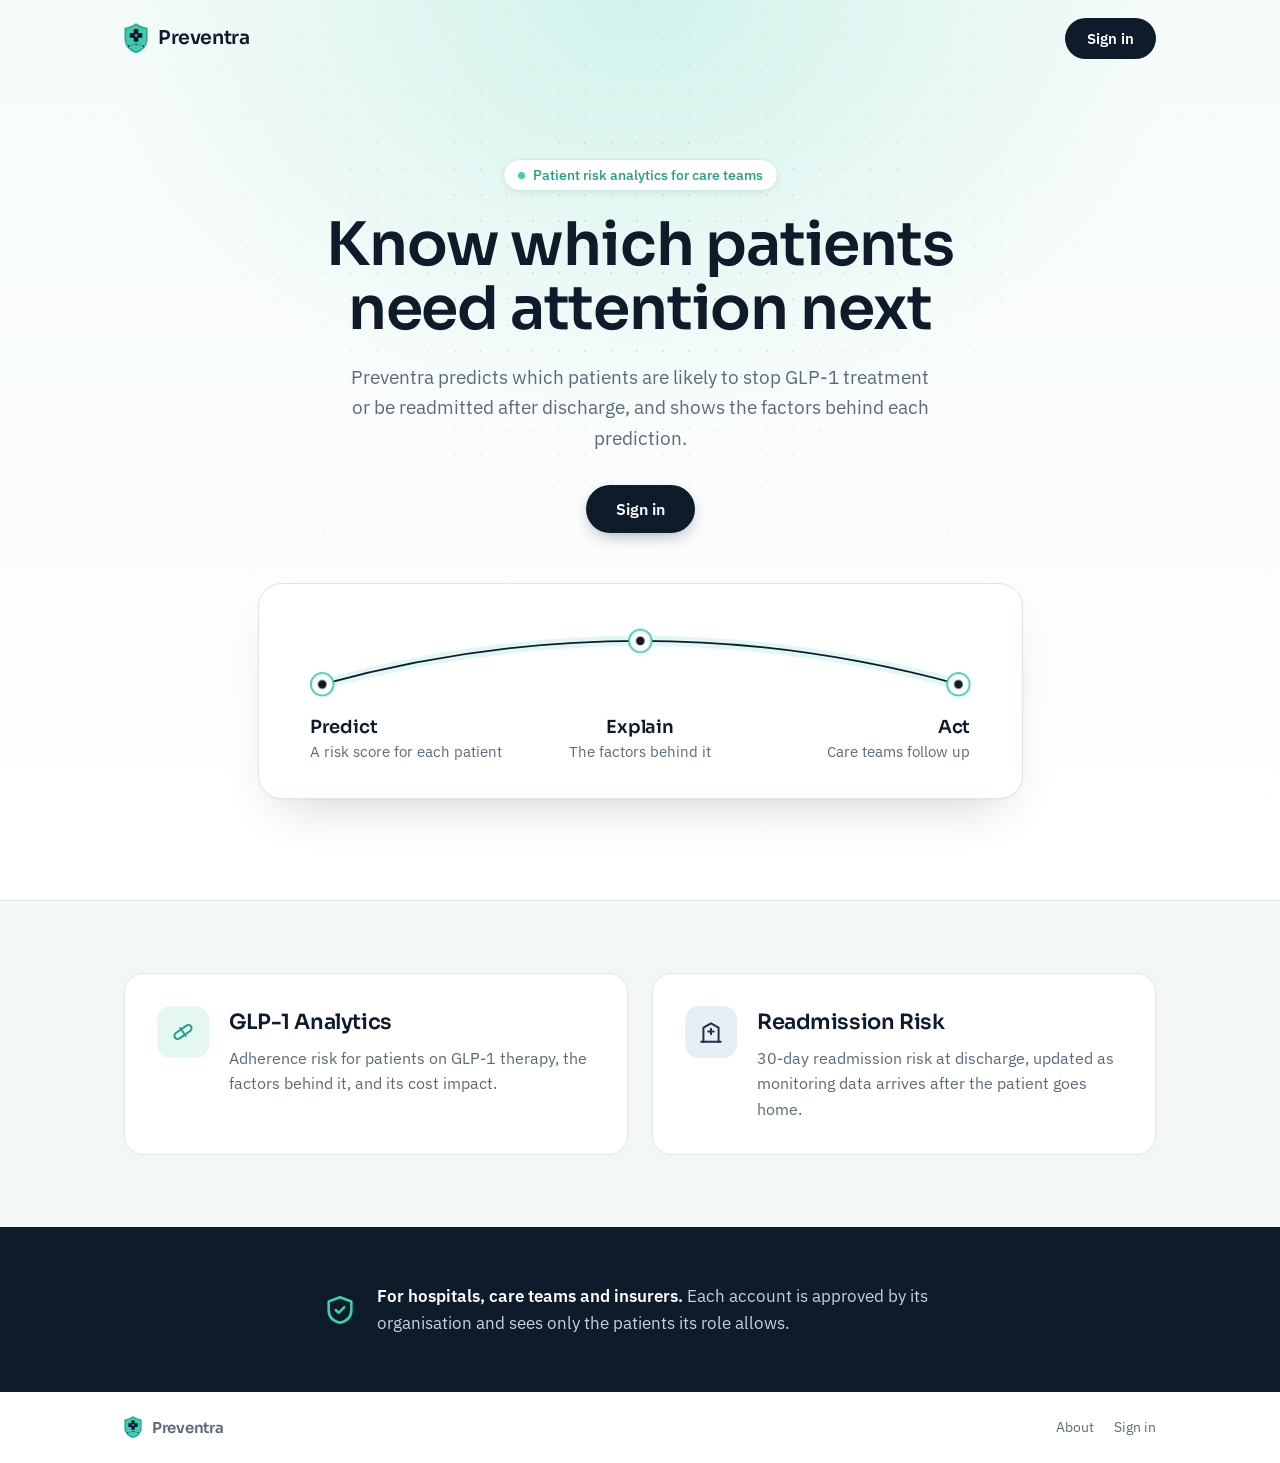
==== commit 9df79d67: "landing" ====
--- a/Portal/index.html
+++ b/Portal/index.html
@@ -80,6 +80,10 @@
               mask-image: radial-gradient(70% 60% at 50% 30%, #000 0%, transparent 75%);
     }
     .top > * { position: relative; }
+    /* The first screen is exactly one screen tall, whatever the window, and the
+       hero sits in the middle of it. Spacing scales with the height (vh) so a
+       short laptop screen shows the whole of it, panel included. */
+    .top { min-height: 100vh; min-height: 100svh; display: flex; flex-direction: column; }
 
     .bar .wrap { display: flex; align-items: center; justify-content: space-between; height: 76px; }
     .brand { display: flex; align-items: center; gap: 10px; text-decoration: none; }
@@ -95,30 +99,34 @@
     .btn-big { padding: 14px 30px; font-size: 16px; }
     .bar .btn { box-shadow: none; }
 
-    .hero { padding: 72px 0 0; text-align: center; }
+    .hero {
+      flex: 1; display: flex; flex-direction: column; justify-content: center;
+      padding: clamp(16px, 4vh, 56px) 0 clamp(28px, 6vh, 72px); text-align: center;
+    }
     .pill {
       display: inline-flex; align-items: center; gap: 8px; font: 500 14px var(--body); color: var(--teal-deep);
       background: var(--white); border: 1px solid #c8eee4; padding: 6px 14px; border-radius: 999px;
       box-shadow: 0 2px 8px -4px rgba(31, 158, 131, .35);
     }
     .pill i { width: 7px; height: 7px; border-radius: 50%; background: var(--teal); }
-    .hero h1 { font-size: clamp(38px, 5.4vw, 60px); line-height: 1.06; max-width: 17ch; margin: 22px auto 0; }
-    .hero .lede { margin: 22px auto 0; font-size: 19px; color: var(--muted); max-width: 52ch; }
-    .hero .btn { margin-top: 34px; }
+    .hero h1 { font-size: clamp(34px, min(5.2vw, 7.4vh), 60px); line-height: 1.06; max-width: 17ch; margin: clamp(12px, 2.4vh, 22px) auto 0; }
+    .hero .lede { margin: clamp(12px, 2.4vh, 22px) auto 0; font-size: clamp(16px, 2.2vh, 19px); color: var(--muted); max-width: 54ch; }
+    .hero .btn { margin-top: clamp(18px, 3.6vh, 34px); }
 
     /* The arc from the logo, on a raised panel, as the three steps. */
     .panel {
-      margin: 64px auto 0; max-width: 880px; background: var(--white);
-      border: 1px solid var(--line); border-bottom: 0; border-radius: 24px 24px 0 0;
-      padding: 44px 56px 40px;
-      box-shadow: 0 -10px 40px -20px rgba(14, 27, 42, .18);
-    }
+      margin: clamp(24px, 5.5vh, 64px) auto 0; width: 100%; max-width: 860px; background: var(--white);
+      border: 1px solid var(--line); border-radius: 24px;
+      padding: clamp(22px, 4vh, 40px) clamp(24px, 4vw, 52px) clamp(20px, 3.6vh, 34px);
+      box-shadow: 0 1px 2px rgba(14, 27, 42, .04), 0 24px 48px -24px rgba(14, 27, 42, .22);
+    }
+    .panel svg { max-height: 12vh; }
     .panel svg { width: 100%; height: auto; overflow: visible; display: block; }
     .panel .arc-glow { fill: none; stroke: var(--teal); stroke-width: 12; stroke-linecap: round; opacity: .16; }
     .panel .arc { fill: none; stroke: var(--navy); stroke-width: 2; stroke-linecap: round; }
     .panel .node { fill: var(--navy); stroke: var(--white); stroke-width: 4; }
     .panel .ring { fill: var(--white); stroke: var(--teal); stroke-width: 2; }
-    .steps { display: grid; grid-template-columns: repeat(3, 1fr); list-style: none; padding: 0; margin: 18px 0 0; }
+    .steps { display: grid; grid-template-columns: repeat(3, 1fr); list-style: none; padding: 0; margin: clamp(10px, 2vh, 18px) 0 0; }
     .steps li:first-child { text-align: left; } .steps li:last-child { text-align: right; }
     .steps b { display: block; font: 600 18px var(--display); letter-spacing: -0.01em; }
     .steps span { color: var(--muted); font-size: 15px; }
@@ -131,7 +139,7 @@
     }
 
     /* ── The two products ── */
-    .products { background: var(--mist); border-top: 1px solid var(--line); padding: 80px 0; }
+    .products { background: var(--mist); border-top: 1px solid var(--line); padding: 72px 0; }
     .products .wrap { display: grid; grid-template-columns: 1fr 1fr; gap: 24px; }
     .product {
       background: var(--white); border: 1px solid var(--line); border-radius: 20px; padding: 32px;
@@ -157,10 +165,20 @@
     footer a { color: var(--muted); text-decoration: none; }
     footer nav a:hover { color: var(--navy); }
 
+    /* Short laptop screens: a tighter top bar and no label above the headline,
+       so the first screen still shows the whole panel. */
+    @media (max-height: 680px) and (min-width: 761px) {
+      .bar .wrap { height: 60px; }
+      .pill { display: none; }
+      .hero { padding-top: 8px; }
+      .hero h1 { margin-top: 0; }
+    }
+
     @media (max-width: 760px) {
       body { font-size: 16px; }
-      .hero { padding-top: 48px; }
-      .panel { padding: 28px 20px 24px; margin-top: 48px; }
+      .top { min-height: 0; }
+      .hero { padding: 40px 0 48px; }
+      .panel { padding: 24px 20px 20px; margin-top: 36px; }
       .steps span { display: none; }
       .products { padding: 56px 0; }
       .products .wrap { grid-template-columns: 1fr; }
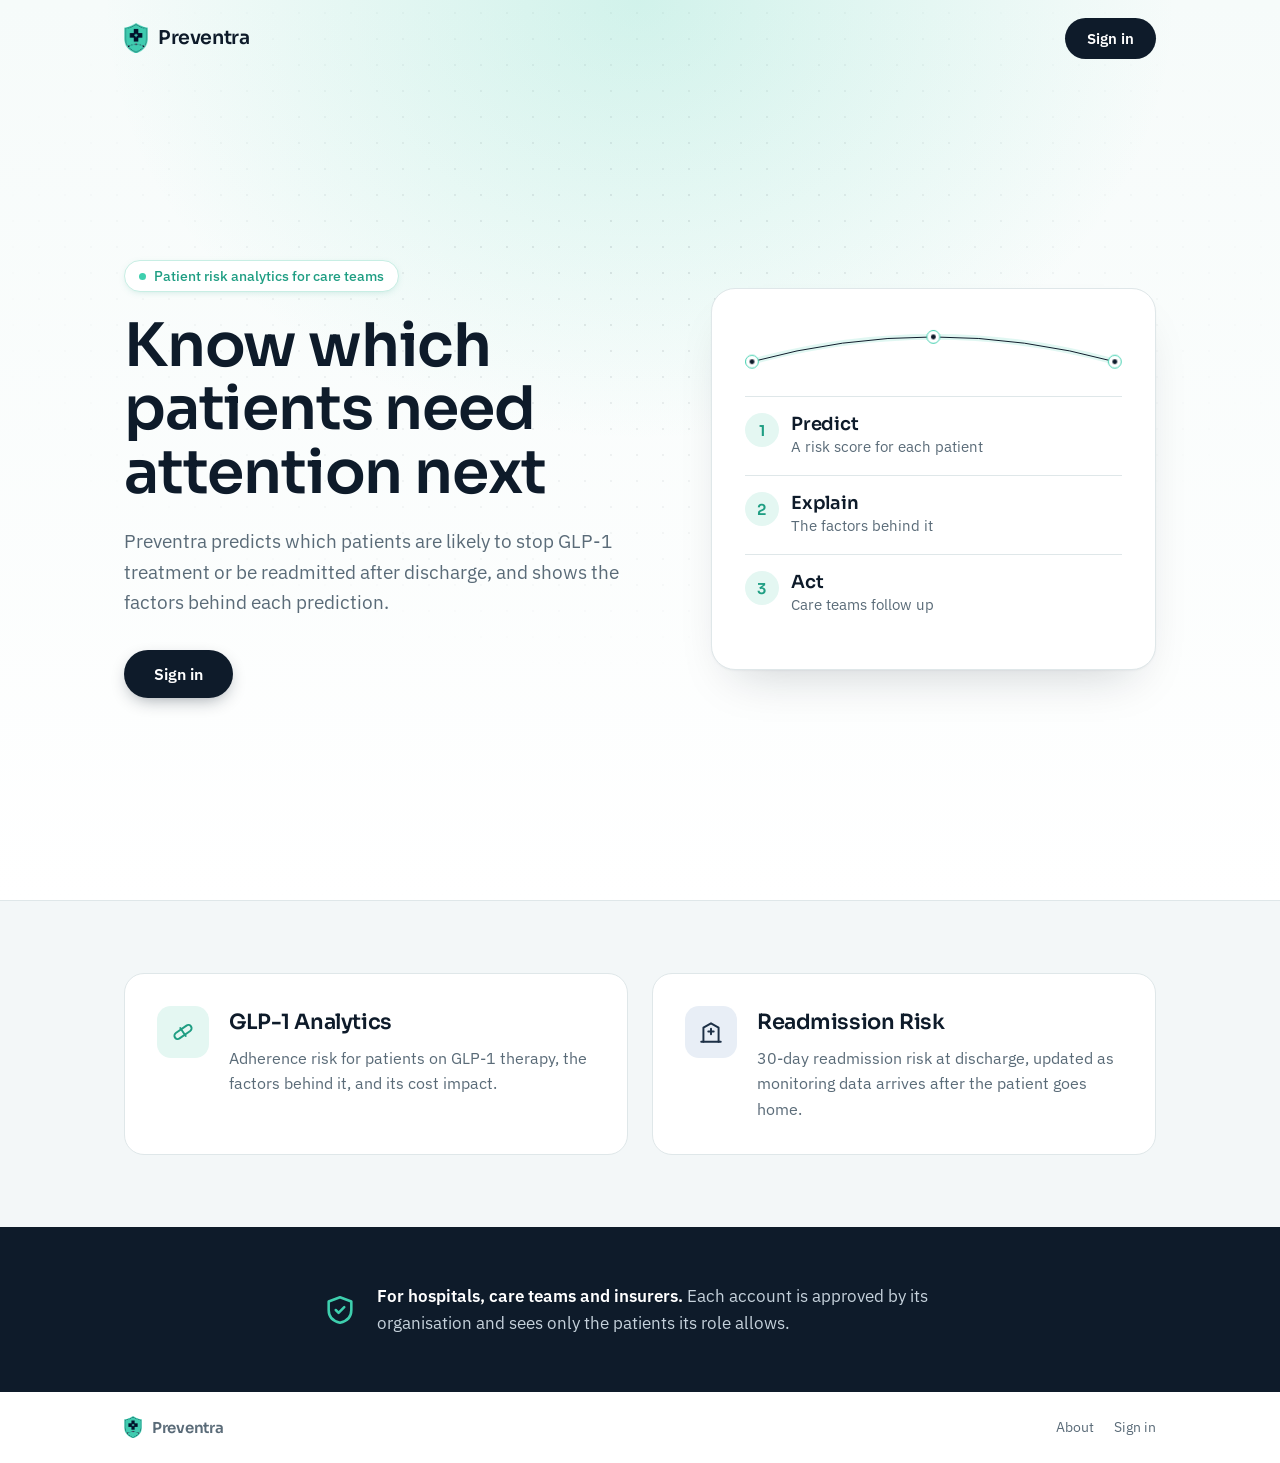
==== commit 5ea22b77: "landing update" ====
--- a/Portal/index.html
+++ b/Portal/index.html
@@ -165,6 +165,33 @@
     footer a { color: var(--muted); text-decoration: none; }
     footer nav a:hover { color: var(--navy); }
 
+    /* Wide screens: the statement on the left, the arc panel on the right, so
+       the first screen uses its width instead of one tall column. The steps
+       list down the panel beside the arc. */
+    @media (min-width: 980px) {
+      .hero { text-align: left; }
+      .hero .wrap {
+        display: grid; grid-template-columns: minmax(0, 1.08fr) minmax(0, .92fr);
+        gap: clamp(40px, 5vw, 80px); align-items: center;
+      }
+      .hero h1 { margin-left: 0; margin-right: 0; max-width: 14ch; }
+      .hero .lede { margin-left: 0; margin-right: 0; max-width: 46ch; }
+      .panel { margin: 0; max-width: none; padding: clamp(26px, 4vh, 40px) clamp(26px, 2.6vw, 40px); }
+      .panel svg { max-height: none; }
+      .steps { grid-template-columns: 1fr; gap: 0; margin-top: clamp(18px, 3vh, 28px); }
+      .steps li, .steps li:first-child, .steps li:last-child {
+        text-align: left; display: grid; grid-template-columns: 34px 1fr; column-gap: 12px;
+        padding: clamp(10px, 1.8vh, 16px) 0; border-top: 1px solid var(--line);
+      }
+      .steps li::before {
+        content: counter(step); counter-increment: step; grid-row: span 2;
+        width: 34px; height: 34px; border-radius: 50%; display: grid; place-items: center;
+        background: var(--teal-wash); color: var(--teal-deep); font: 600 15px var(--display);
+      }
+      .steps { counter-reset: step; }
+      .steps span { display: block; }
+    }
+
     /* Short laptop screens: a tighter top bar and no label above the headline,
        so the first screen still shows the whole panel. */
     @media (max-height: 680px) and (min-width: 761px) {
@@ -201,6 +228,7 @@
 
     <div class="hero">
       <div class="wrap">
+        <div class="intro">
         <span class="pill"><i></i>Patient risk analytics for care teams</span>
         <h1>Know which patients need attention next</h1>
         <p class="lede">
@@ -208,6 +236,7 @@
           after discharge, and shows the factors behind each prediction.
         </p>
         <a class="btn btn-big" href="signin.html">Sign in</a>
+        </div>
 
         <div class="panel" aria-label="How it works">
           <svg viewBox="0 0 760 90" aria-hidden="true">
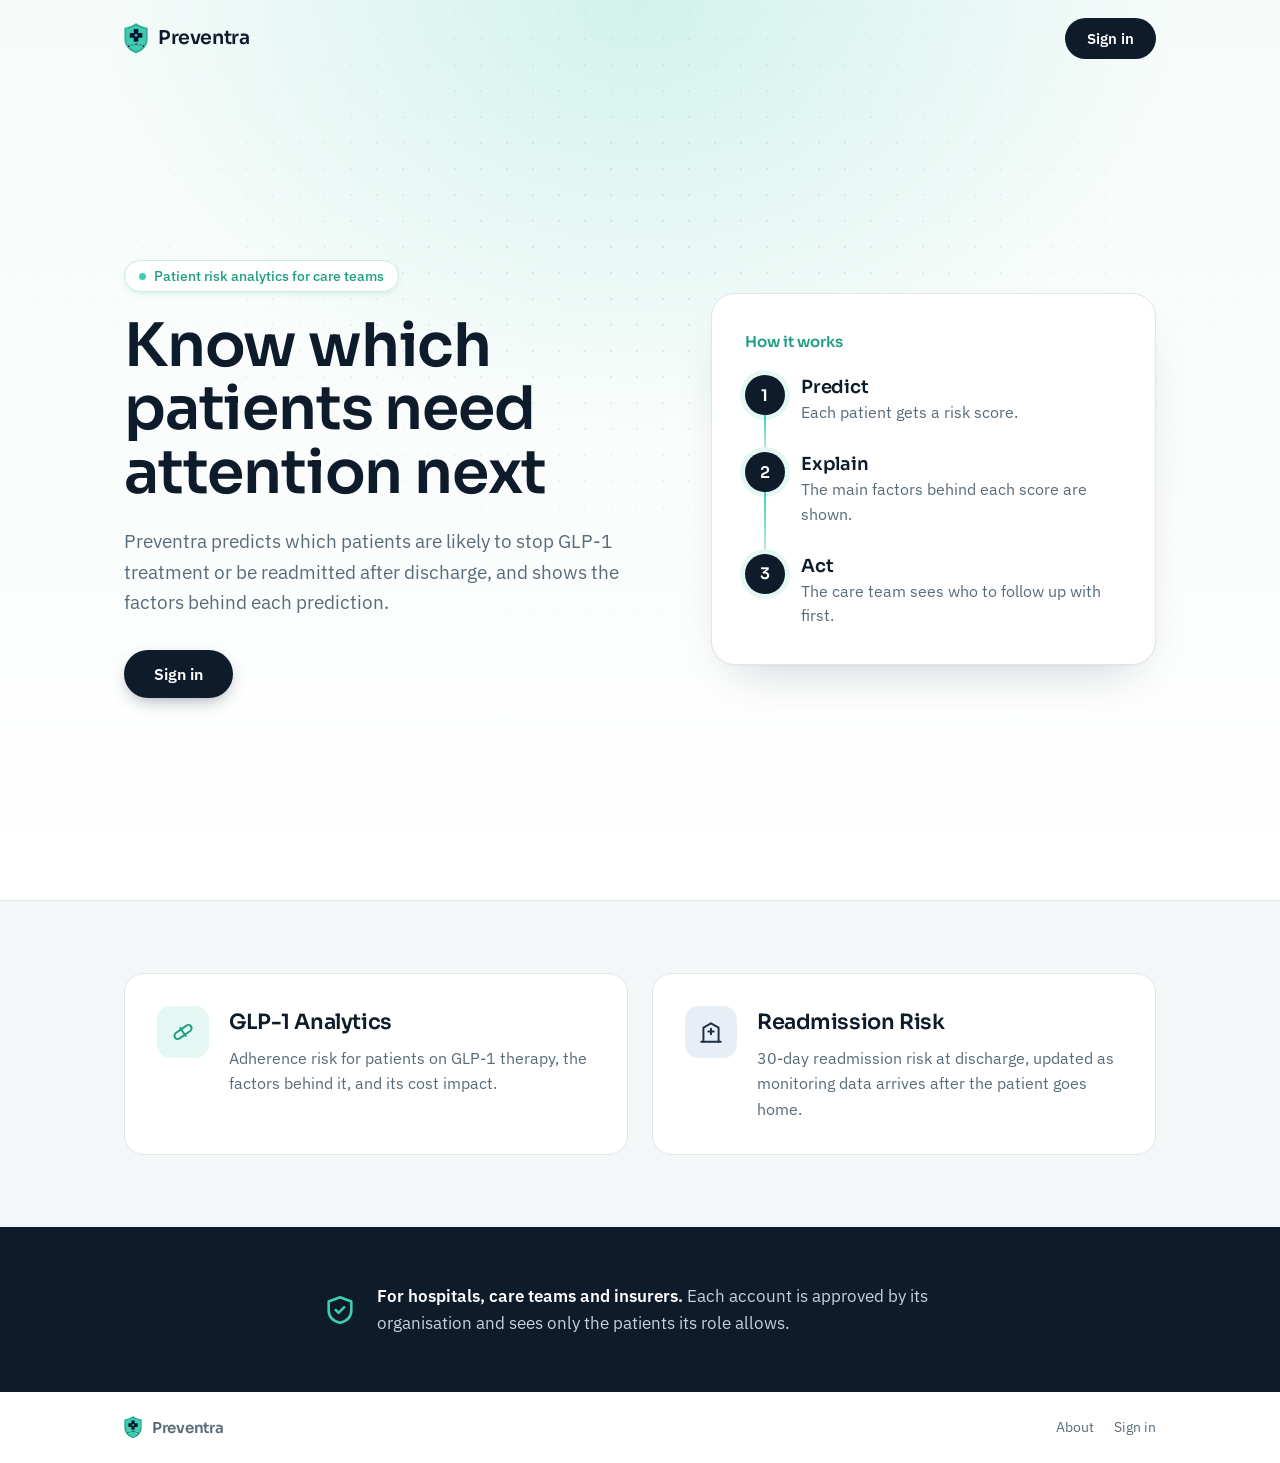
==== commit 3ccbed35: "landing update" ====
--- a/Portal/index.html
+++ b/Portal/index.html
@@ -113,30 +113,29 @@
     .hero .lede { margin: clamp(12px, 2.4vh, 22px) auto 0; font-size: clamp(16px, 2.2vh, 19px); color: var(--muted); max-width: 54ch; }
     .hero .btn { margin-top: clamp(18px, 3.6vh, 34px); }
 
-    /* The arc from the logo, on a raised panel, as the three steps. */
+    /* "How it works", on a raised panel. */
     .panel {
-      margin: clamp(24px, 5.5vh, 64px) auto 0; width: 100%; max-width: 860px; background: var(--white);
+      margin: clamp(24px, 5.5vh, 64px) auto 0; width: 100%; max-width: 520px; background: var(--white);
       border: 1px solid var(--line); border-radius: 24px;
       padding: clamp(22px, 4vh, 40px) clamp(24px, 4vw, 52px) clamp(20px, 3.6vh, 34px);
       box-shadow: 0 1px 2px rgba(14, 27, 42, .04), 0 24px 48px -24px rgba(14, 27, 42, .22);
     }
-    .panel svg { max-height: 12vh; }
-    .panel svg { width: 100%; height: auto; overflow: visible; display: block; }
-    .panel .arc-glow { fill: none; stroke: var(--teal); stroke-width: 12; stroke-linecap: round; opacity: .16; }
-    .panel .arc { fill: none; stroke: var(--navy); stroke-width: 2; stroke-linecap: round; }
-    .panel .node { fill: var(--navy); stroke: var(--white); stroke-width: 4; }
-    .panel .ring { fill: var(--white); stroke: var(--teal); stroke-width: 2; }
-    .steps { display: grid; grid-template-columns: repeat(3, 1fr); list-style: none; padding: 0; margin: clamp(10px, 2vh, 18px) 0 0; }
-    .steps li:first-child { text-align: left; } .steps li:last-child { text-align: right; }
-    .steps b { display: block; font: 600 18px var(--display); letter-spacing: -0.01em; }
-    .steps span { color: var(--muted); font-size: 15px; }
-    @media (prefers-reduced-motion: no-preference) {
-      .panel .arc { stroke-dasharray: 900; stroke-dashoffset: 900; animation: draw 1.4s .2s ease-out forwards; }
-      .panel .node, .panel .ring { opacity: 0; animation: fade .4s forwards; }
-      .panel .n1 { animation-delay: .3s; } .panel .n2 { animation-delay: .8s; } .panel .n3 { animation-delay: 1.3s; }
-      @keyframes draw { to { stroke-dashoffset: 0; } }
-      @keyframes fade { to { opacity: 1; } }
-    }
+    /* Three numbered steps joined by one line: a sequence you can read at a glance. */
+    .panel-title { font-size: 15px; font-weight: 600; color: var(--teal-deep); letter-spacing: 0; margin-bottom: clamp(14px, 2.4vh, 22px); text-align: left; }
+    .flow { list-style: none; margin: 0; padding: 0; text-align: left; }
+    .flow li { position: relative; display: grid; grid-template-columns: 40px 1fr; gap: 16px; padding-bottom: clamp(16px, 3vh, 28px); }
+    .flow li:last-child { padding-bottom: 0; }
+    .flow li:not(:last-child)::after {
+      content: ""; position: absolute; left: 19px; top: 40px; bottom: 0; width: 2px;
+      background: linear-gradient(var(--teal), #bfeee2);
+    }
+    .flow .dot {
+      width: 40px; height: 40px; border-radius: 50%; display: grid; place-items: center;
+      background: var(--navy); color: var(--white); font: 600 16px var(--display);
+      box-shadow: 0 0 0 5px var(--teal-wash);
+    }
+    .flow b { display: block; font: 600 18px var(--display); letter-spacing: -0.01em; padding-top: 1px; }
+    .flow span:not(.dot) { display: block; color: var(--muted); font-size: 15.5px; margin-top: 2px; }
 
     /* ── The two products ── */
     .products { background: var(--mist); border-top: 1px solid var(--line); padding: 72px 0; }
@@ -165,9 +164,9 @@
     footer a { color: var(--muted); text-decoration: none; }
     footer nav a:hover { color: var(--navy); }
 
-    /* Wide screens: the statement on the left, the arc panel on the right, so
+    /* Wide screens: the statement on the left, the "How it works" panel on the right, so
        the first screen uses its width instead of one tall column. The steps
-       list down the panel beside the arc. */
+       sit beside it. */
     @media (min-width: 980px) {
       .hero { text-align: left; }
       .hero .wrap {
@@ -177,19 +176,6 @@
       .hero h1 { margin-left: 0; margin-right: 0; max-width: 14ch; }
       .hero .lede { margin-left: 0; margin-right: 0; max-width: 46ch; }
       .panel { margin: 0; max-width: none; padding: clamp(26px, 4vh, 40px) clamp(26px, 2.6vw, 40px); }
-      .panel svg { max-height: none; }
-      .steps { grid-template-columns: 1fr; gap: 0; margin-top: clamp(18px, 3vh, 28px); }
-      .steps li, .steps li:first-child, .steps li:last-child {
-        text-align: left; display: grid; grid-template-columns: 34px 1fr; column-gap: 12px;
-        padding: clamp(10px, 1.8vh, 16px) 0; border-top: 1px solid var(--line);
-      }
-      .steps li::before {
-        content: counter(step); counter-increment: step; grid-row: span 2;
-        width: 34px; height: 34px; border-radius: 50%; display: grid; place-items: center;
-        background: var(--teal-wash); color: var(--teal-deep); font: 600 15px var(--display);
-      }
-      .steps { counter-reset: step; }
-      .steps span { display: block; }
     }
 
     /* Short laptop screens: a tighter top bar and no label above the headline,
@@ -206,7 +192,6 @@
       .top { min-height: 0; }
       .hero { padding: 40px 0 48px; }
       .panel { padding: 24px 20px 20px; margin-top: 36px; }
-      .steps span { display: none; }
       .products { padding: 56px 0; }
       .products .wrap { grid-template-columns: 1fr; }
       .product { padding: 24px; }
@@ -238,18 +223,21 @@
         <a class="btn btn-big" href="signin.html">Sign in</a>
         </div>
 
-        <div class="panel" aria-label="How it works">
-          <svg viewBox="0 0 760 90" aria-hidden="true">
-            <path class="arc-glow" d="M 14 74 Q 380 -26 746 74" />
-            <path class="arc" d="M 14 74 Q 380 -26 746 74" />
-            <circle class="ring n1" cx="14" cy="74" r="13" /><circle class="node n1" cx="14" cy="74" r="7" />
-            <circle class="ring n2" cx="380" cy="24" r="13" /><circle class="node n2" cx="380" cy="24" r="7" />
-            <circle class="ring n3" cx="746" cy="74" r="13" /><circle class="node n3" cx="746" cy="74" r="7" />
-          </svg>
-          <ol class="steps">
-            <li><b>Predict</b><span>A risk score for each patient</span></li>
-            <li><b>Explain</b><span>The factors behind it</span></li>
-            <li><b>Act</b><span>Care teams follow up</span></li>
+        <div class="panel">
+          <h2 class="panel-title">How it works</h2>
+          <ol class="flow">
+            <li>
+              <span class="dot" aria-hidden="true">1</span>
+              <div><b>Predict</b><span>Each patient gets a risk score.</span></div>
+            </li>
+            <li>
+              <span class="dot" aria-hidden="true">2</span>
+              <div><b>Explain</b><span>The main factors behind each score are shown.</span></div>
+            </li>
+            <li>
+              <span class="dot" aria-hidden="true">3</span>
+              <div><b>Act</b><span>The care team sees who to follow up with first.</span></div>
+            </li>
           </ol>
         </div>
       </div>
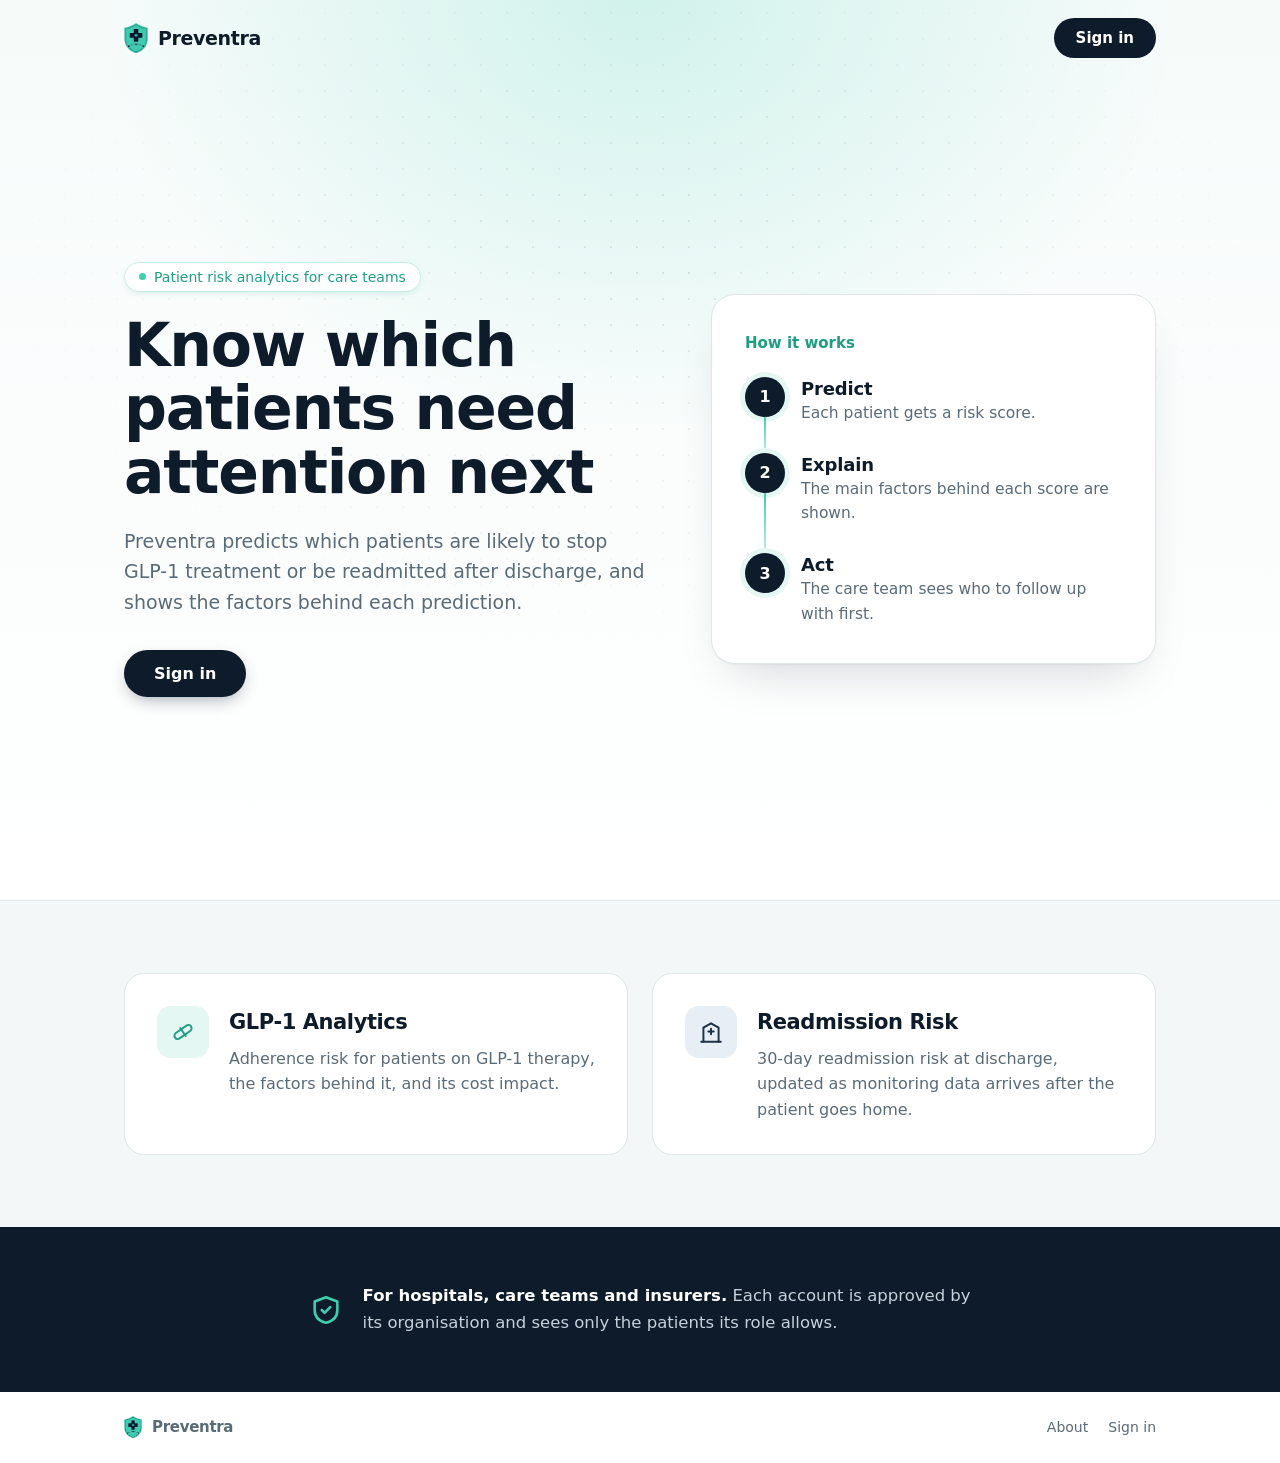
==== commit e5fd412b: "Phase 1: shared design tokens, self-hosted brand type, focus rings The token foundation from DESIGN." ====
--- a/Portal/index.html
+++ b/Portal/index.html
@@ -39,28 +39,33 @@
     })();
   </script>
 
-  <link rel="preconnect" href="https://fonts.googleapis.com">
-  <link rel="preconnect" href="https://fonts.gstatic.com" crossorigin>
-  <link href="https://fonts.googleapis.com/css2?family=Sora:wght@500;600;700&family=IBM+Plex+Sans:wght@400;500;600&display=swap" rel="stylesheet">
+  <!-- Self-hosted: a sign-in page for a clinical product should not need a
+       third-party request to render, and the token file is the same one both
+       apps use. See DESIGN.md. -->
+  <link rel="stylesheet" href="preventra-tokens.css">
 
   <style>
+    /* The local names stay so no rule below changes; the values now come from
+       the shared tokens, which this page is the origin of. */
     :root {
-      --teal: #3ecfae;
-      --teal-deep: #1f9e83;
-      --teal-wash: #e4f7f2;
-      --navy: #0e1b2a;
-      --navy-soft: #1d3046;
-      --mist: #f3f7f8;
-      --line: #dfe7e9;
-      --muted: #5a6b78;
-      --white: #ffffff;
-      --display: "Sora", system-ui, sans-serif;
-      --body: "IBM Plex Sans", system-ui, -apple-system, "Segoe UI", sans-serif;
+      --teal: var(--p-brand);
+      --teal-deep: var(--p-brand-deep);
+      --teal-wash: var(--p-brand-wash);
+      --navy: var(--p-ink);
+      --navy-soft: var(--p-ink-soft);
+      --mist: var(--p-canvas);
+      --line: var(--p-line);
+      --muted: var(--p-muted);
+      --white: var(--p-surface);
+      --display: var(--p-font-display);
+      --body: var(--p-font-body);
     }
     * { box-sizing: border-box; }
     body { margin: 0; background: var(--white); color: var(--navy); font: 17px/1.6 var(--body); -webkit-font-smoothing: antialiased; }
     a { color: inherit; }
-    :focus-visible { outline: 3px solid var(--teal); outline-offset: 3px; border-radius: 6px; }
+    /* Teal rings at 1.96:1 on white, under the 3:1 non-text gate; --p-focus
+       clears it at 4.63:1. */
+    :focus-visible { outline: 3px solid var(--p-focus); outline-offset: 3px; border-radius: var(--p-radius-sm); }
     .wrap { max-width: 1080px; margin: 0 auto; padding: 0 24px; }
     h1, h2, h3 { font-family: var(--display); letter-spacing: -0.02em; margin: 0; font-weight: 600; }
     p { margin: 0; }
--- a/Portal/preventra-tokens.css
+++ b/Portal/preventra-tokens.css
@@ -0,0 +1,146 @@
+/* ─────────────────────────────────────────────────────────────────────────────
+ * Preventra design tokens — the shared layer.
+ *
+ * TWIN FILE. Byte-identical copies live at:
+ *   GLP1/Frontend/src/styles/preventra-tokens.css
+ *   Readmissions/frontend/src/styles/preventra-tokens.css
+ *   Portal/preventra-tokens.css
+ * The two services deploy separately and cannot import each other, so this is
+ * duplicated rather than shared — the same rule the parity map in CLAUDE.md
+ * applies to every other shared concept. Edit all three or none; `diff` them.
+ *
+ * Plain custom properties on purpose: they behave identically under Tailwind v3
+ * (GLP-1), Tailwind v4 (Readmissions) and no Tailwind at all (the Portal), so
+ * this file needs no build integration and cannot break a bundle.
+ *
+ * Every value here is decided in DESIGN.md and its contrast is verified by
+ * `python scripts/check_contrast.py`. Do not edit a colour here without
+ * re-running that check — it also asserts that the pairings DESIGN.md forbids
+ * still fail, so it catches a token drifting out from under the prose.
+ * ───────────────────────────────────────────────────────────────────────────── */
+
+/* ── Typefaces ───────────────────────────────────────────────────────────────
+ * Self-hosted, not pulled from fonts.googleapis.com: a clinical app behind a
+ * hospital proxy should not depend on a CDN, and it keeps a third party out of
+ * the request path on pages showing patient data.
+ *
+ * Both are variable fonts, so one file covers every weight we use. Latin
+ * subset only (~25KB + ~45KB); anything outside the range below falls back to
+ * the next family in the stack per-glyph.
+ */
+@font-face {
+  font-family: 'Sora';
+  font-style: normal;
+  font-weight: 500 700;
+  font-display: swap;
+  src: url('/fonts/sora-latin-var.woff2') format('woff2');
+  unicode-range: U+0000-00FF, U+0131, U+0152-0153, U+02BB-02BC, U+02C6, U+02DA, U+02DC, U+0304, U+0308, U+0329, U+2000-206F, U+20AC, U+2122, U+2191, U+2193, U+2212, U+2215, U+FEFF, U+FFFD;
+}
+
+@font-face {
+  font-family: 'IBM Plex Sans';
+  font-style: normal;
+  font-weight: 400 600;
+  font-display: swap;
+  src: url('/fonts/ibm-plex-sans-latin-var.woff2') format('woff2');
+  unicode-range: U+0000-00FF, U+0131, U+0152-0153, U+02BB-02BC, U+02C6, U+02DA, U+02DC, U+0304, U+0308, U+0329, U+2000-206F, U+20AC, U+2122, U+2191, U+2193, U+2212, U+2215, U+FEFF, U+FFFD;
+}
+
+:root {
+  /* ── Brand ─────────────────────────────────────────────────────────────────
+   * Teal is a FIELD, never an inkwell. #3ecfae is 1.96:1 on white and 1.96:1
+   * under white text, so it can carry text in neither direction. It works as a
+   * field with navy on top (8.89:1). Primary buttons are navy with a white
+   * label (17.37:1) — the conclusion the Portal's own CSS already reached.
+   */
+  --p-brand: #3ecfae;        /* teal fields, active indicators            */
+  --p-brand-deep: #1f9e83;   /* hover / pressed on a teal field           */
+  --p-brand-ink: #21836d;    /* teal TEXT and links on white — 4.63:1     */
+  --p-brand-icon: #29a68a;   /* teal icons and >=24px text — 3.04:1       */
+  --p-brand-wash: #e4f7f2;   /* teal tint behind a section                */
+
+  /* ── Ink and surfaces ──────────────────────────────────────────────────── */
+  --p-ink: #0e1b2a;          /* primary text, sidebar field, button fills */
+  --p-ink-soft: #1d3046;     /* secondary navy surfaces                   */
+  --p-muted: #5a6b78;        /* secondary text — 5.51:1                   */
+  --p-canvas: #f3f7f8;       /* page background                           */
+  --p-surface: #ffffff;      /* card background                           */
+  --p-line: #dfe7e9;         /* decorative dividers and card borders      */
+  --p-line-strong: #789aa2;  /* borders that alone identify a control     */
+  --p-focus: #21836d;        /* focus ring — 3px, 3px offset              */
+
+  /* ── Clinical risk bands ───────────────────────────────────────────────────
+   * Three tokens per band, because one value cannot serve a bar, a label and a
+   * badge at once — which is exactly how risk-high ended up at 3.08:1 on white
+   * and 2.81:1 on its own badge. -fill is judged at 3:1 (graphical objects),
+   * -ink at 4.5:1 (text), on white and on the band's own -tint.
+   *
+   * COLOUR NEVER CARRIES A BAND ALONE. Adjacent fills sit 1.82:1, 1.00:1 and
+   * 1.67:1 apart — high and medium are identical in luminance and differ only
+   * in hue, so they merge for a colourblind or greyscale reader. Every band
+   * renders its word (Critical / High / Medium / Low) or an icon.
+   */
+  --p-risk-critical-fill: #c62828;
+  --p-risk-critical-ink: #c62828;
+  --p-risk-critical-tint: #ffebee;
+
+  --p-risk-high-fill: #ef6c00;
+  --p-risk-high-ink: #b65200;
+  --p-risk-high-tint: #fff3e0;
+
+  --p-risk-medium-fill: #c58700;
+  --p-risk-medium-ink: #92400e;
+  --p-risk-medium-tint: #fffde7;
+
+  --p-risk-low-fill: #2e7d32;
+  --p-risk-low-ink: #2e7d32;
+  --p-risk-low-tint: #e8f5e9;
+
+  /* ── Status, non-clinical ──────────────────────────────────────────────────
+   * Deliberately the same values as the risk inks: a saved-successfully tick
+   * and a low-risk badge should not be two different greens. --p-info is where
+   * GLP-1's old primary blue retires to, as a data colour.
+   */
+  --p-positive: #2e7d32;
+  --p-negative: #c62828;
+  --p-warning: #92400e;
+  --p-info: #1b4f8a;
+
+  /* ── Type ──────────────────────────────────────────────────────────────────
+   * Sora for headings, IBM Plex Sans for body. Mono is a system stack, kept
+   * for identifiers, code and credentials — a temporary password or a member
+   * ID in a proportional face is genuinely worse to read. Numeric METRICS get
+   * `tabular-nums` on the body face instead; that migration is per-screen and
+   * lands in phase 4.
+   */
+  --p-font-display: 'Sora', 'Segoe UI', system-ui, sans-serif;
+  --p-font-body: 'IBM Plex Sans', 'Segoe UI', system-ui, -apple-system, sans-serif;
+  --p-font-mono: ui-monospace, 'Cascadia Mono', 'Segoe UI Mono', 'SF Mono', Menlo, Consolas, monospace;
+
+  /* 11px is the floor; nothing smaller is legible on a clinical screen. */
+  --p-text-display: 28px;  --p-leading-display: 1.2;
+  --p-text-h1: 20px;       --p-leading-h1: 1.3;
+  --p-text-h2: 16px;       --p-leading-h2: 1.4;
+  --p-text-h3: 14px;       --p-leading-h3: 1.4;
+  --p-text-body: 14px;     --p-leading-body: 1.55;
+  --p-text-body-sm: 13px;  --p-leading-body-sm: 1.5;
+  --p-text-label: 12px;    --p-leading-label: 1.4;
+  --p-text-micro: 11px;    --p-leading-micro: 1.3;
+  --p-tracking-micro: 0.06em;
+
+  /* ── Geometry ──────────────────────────────────────────────────────────────
+   * These codify what both apps already do rather than changing it: both land
+   * on the same radius steps, and on a 12px-radius white card.
+   */
+  --p-radius-sm: 6px;
+  --p-radius: 8px;
+  --p-radius-lg: 12px;      /* the card */
+  --p-radius-pill: 9999px;
+
+  --p-shadow-card: 0 1px 3px rgba(14, 27, 42, .06), 0 4px 16px rgba(14, 27, 42, .04);
+  --p-shadow-raised: 0 4px 12px rgba(14, 27, 42, .10), 0 8px 28px rgba(14, 27, 42, .07);
+
+  --p-sidebar-w: 240px;
+  --p-sidebar-w-collapsed: 68px;
+  --p-topnav-h: 60px;
+}
